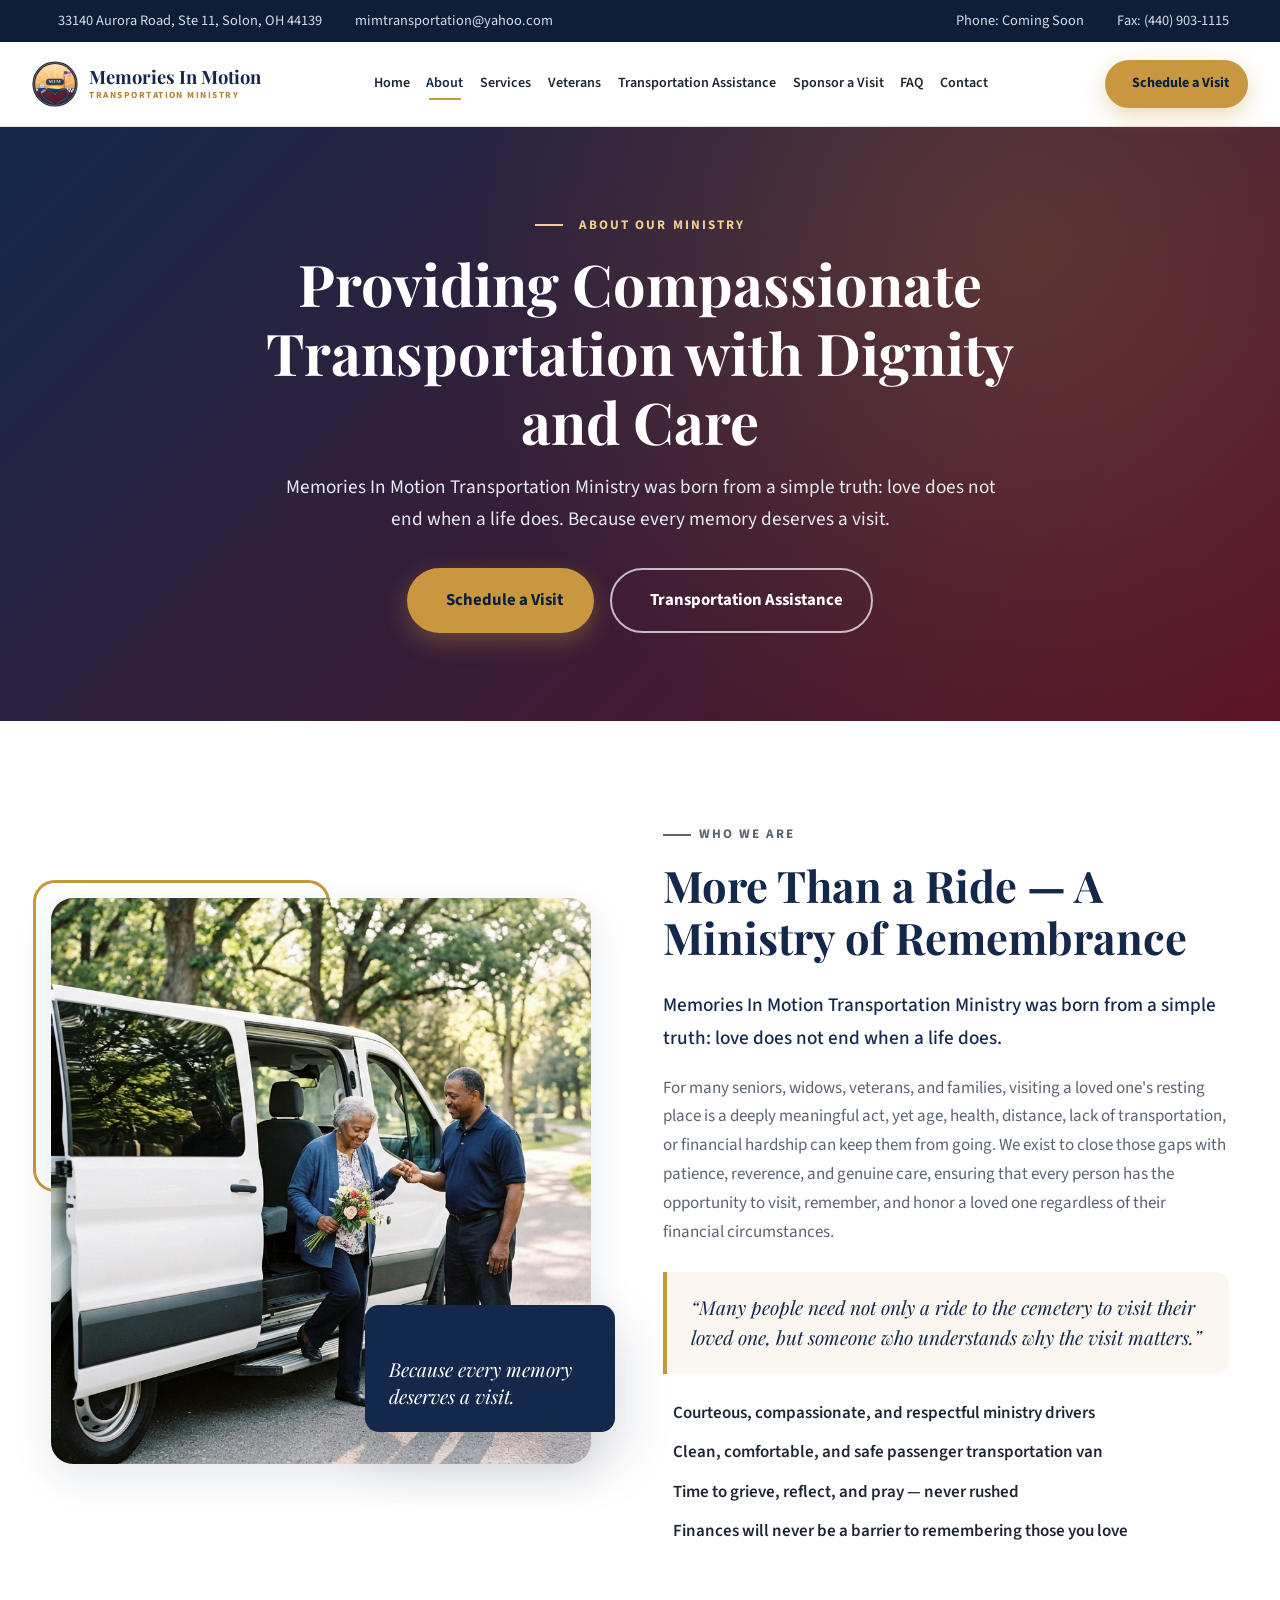
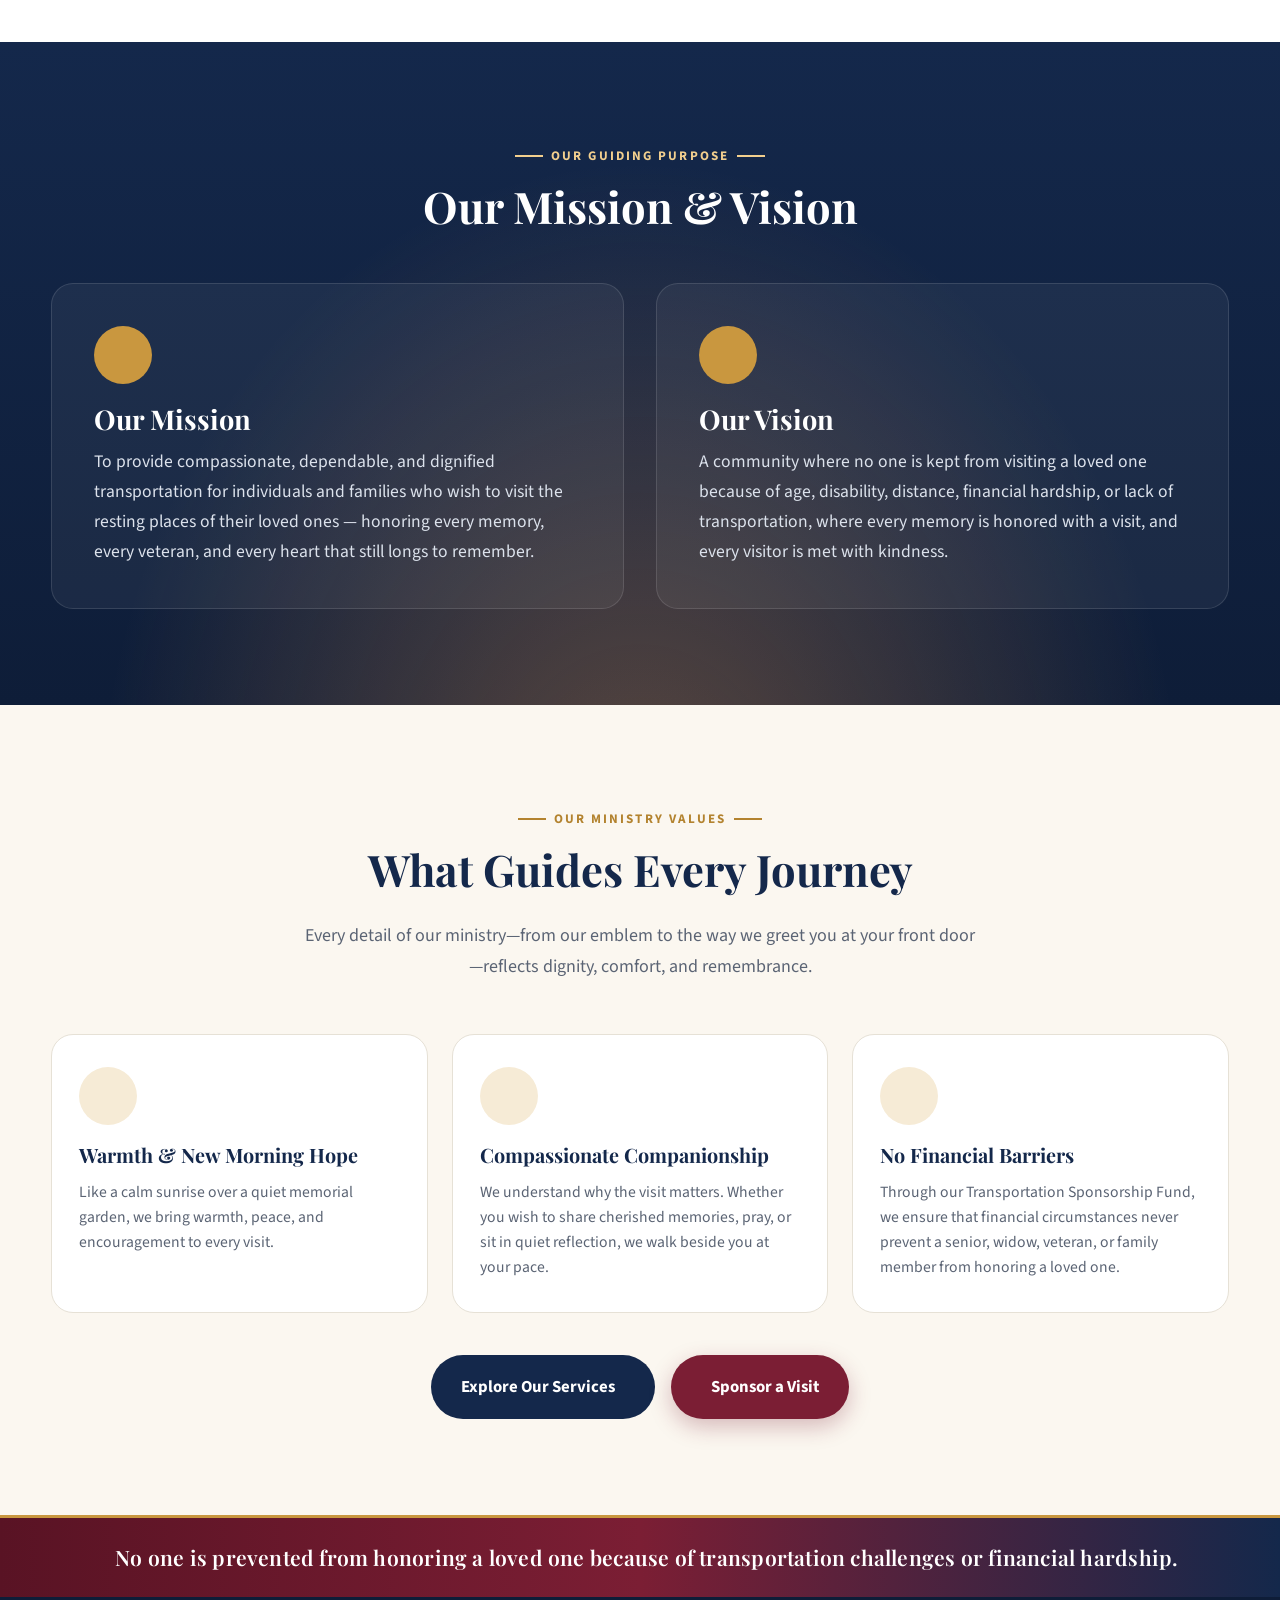
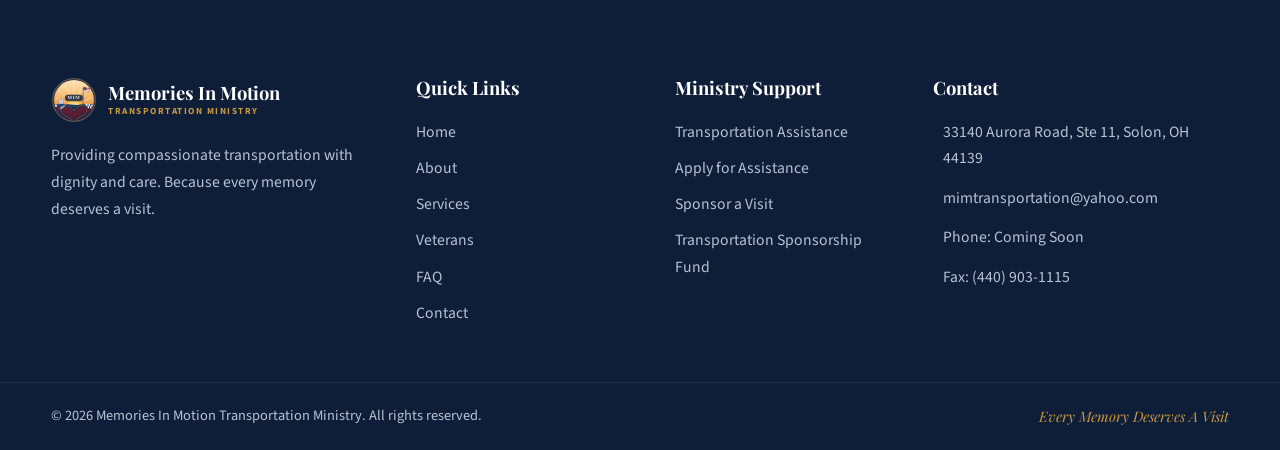
==== about.html @ 26505af5 "Update branding, navigation, dedicated inner pages, and client content requirements" ====
<!DOCTYPE html>
<html lang="en">
<head>
  <meta charset="UTF-8">
  <meta name="viewport" content="width=device-width, initial-scale=1.0">
  <title>About Our Ministry | Memories In Motion Transportation Ministry</title>
  <meta name="description" content="Learn about Memories In Motion Transportation Ministry, our mission, vision, and commitment to providing compassionate cemetery transportation with dignity and care in Solon and Northeast Ohio.">
  <link rel="icon" type="image/svg+xml" href="assets/img/logo-mark.svg">

  <!-- Fonts -->
  <link rel="preconnect" href="https://fonts.googleapis.com">
  <link rel="preconnect" href="https://fonts.gstatic.com" crossorigin>
  <link href="https://fonts.googleapis.com/css2?family=Playfair+Display:ital,wght@0,500;0,600;0,700;1,500&family=Source+Sans+3:wght@400;500;600;700&display=swap" rel="stylesheet">

  <!-- Flaticon UIcons — Regular Rounded -->
  <link rel="stylesheet" href="https://cdn-uicons.flaticon.com/2.6.0/uicons-regular-rounded/css/uicons-regular-rounded.css">

  <link rel="stylesheet" href="assets/css/style.css">
</head>
<body>

  <a class="skip-link" href="#main">Skip to main content</a>

  <!-- ============ TOP BAR ============ -->
  <div class="topbar">
    <div class="container topbar__inner">
      <ul class="topbar__list">
        <li><i class="fi fi-rr-marker"></i><a href="https://www.google.com/maps/search/33140+Aurora+Road,+Ste+11,+Solon,+OH+44139" target="_blank" rel="noopener">33140 Aurora Road, Ste 11, Solon, OH 44139</a></li>
        <li><i class="fi fi-rr-envelope"></i><a href="mailto:mimtransportation@yahoo.com">mimtransportation@yahoo.com</a></li>
      </ul>
      <ul class="topbar__list">
        <li><i class="fi fi-rr-phone-call"></i><span>Phone: Coming Soon</span></li>
        <li><i class="fi fi-rr-print"></i><span>Fax: (440) 903-1115</span></li>
      </ul>
    </div>
  </div>

  <!-- ============ HEADER ============ -->
  <header class="header" id="header">
    <div class="header__inner">
      <a href="index.html" class="brand" aria-label="Memories In Motion Transportation Ministry – Home">
        <img src="assets/img/logo-mark.svg" alt="Memories In Motion MIM Logo" class="brand__mark" width="54" height="54">
        <span class="brand__text">
          <span class="brand__name">Memories In Motion</span>
          <span class="brand__sub">Transportation Ministry</span>
        </span>
      </a>

      <nav class="nav" id="nav" aria-label="Main navigation">
        <ul class="nav__list">
          <li><a href="index.html" class="nav__link">Home</a></li>
          <li><a href="about.html" class="nav__link active">About</a></li>
          <li><a href="services.html" class="nav__link">Services</a></li>
          <li><a href="veterans.html" class="nav__link">Veterans</a></li>
          <li><a href="transportation-assistance.html" class="nav__link">Transportation Assistance</a></li>
          <li><a href="sponsor-a-visit.html" class="nav__link">Sponsor a Visit</a></li>
          <li><a href="faq.html" class="nav__link">FAQ</a></li>
          <li><a href="contact.html" class="nav__link">Contact</a></li>
        </ul>
        <a href="contact.html#request" class="btn btn--gold nav__cta"><i class="fi fi-rr-calendar"></i> Schedule a Visit</a>
      </nav>

      <button class="nav-toggle" id="navToggle" aria-label="Open menu" aria-expanded="false" aria-controls="nav">
        <i class="fi fi-rr-menu-burger"></i>
      </button>
    </div>
  </header>

  <main id="main">

    <!-- ============ PAGE HERO ============ -->
    <section class="page-hero">
      <div class="container page-hero__inner">
        <p class="eyebrow eyebrow--light"><i class="fi fi-rr-heart"></i> About Our Ministry</p>
        <h1 class="page-hero__title">Providing Compassionate Transportation with Dignity and Care</h1>
        <p class="page-hero__lead">Memories In Motion Transportation Ministry was born from a simple truth: love does not end when a life does. Because every memory deserves a visit.</p>
        <div class="page-hero__actions">
          <a href="contact.html#request" class="btn btn--gold btn--lg"><i class="fi fi-rr-calendar"></i> Schedule a Visit</a>
          <a href="transportation-assistance.html" class="btn btn--ghost btn--lg"><i class="fi fi-rr-hand-holding-heart"></i> Transportation Assistance</a>
        </div>
      </div>
    </section>

    <!-- ============ ABOUT OUR MINISTRY STORY ============ -->
    <section class="section about">
      <div class="container about__grid">
        <div class="about__media">
          <img src="assets/img/about.jpg" alt="Compassionate ministry driver gently assisting an elderly woman carrying flowers" loading="lazy">
          <div class="about__card">
            <i class="fi fi-rr-quote-right"></i>
            <p>Because every memory deserves a visit.</p>
          </div>
        </div>
        <div class="about__text">
          <p class="eyebrow">Who We Are</p>
          <h2 class="section-title">More Than a Ride — A Ministry of Remembrance</h2>
          <p class="lead">Memories In Motion Transportation Ministry was born from a simple truth: love does not end when a life does.</p>
          <p>For many seniors, widows, veterans, and families, visiting a loved one's resting place is a deeply meaningful act, yet age, health, distance, lack of transportation, or financial hardship can keep them from going. We exist to close those gaps with patience, reverence, and genuine care, ensuring that every person has the opportunity to visit, remember, and honor a loved one regardless of their financial circumstances.</p>
          <blockquote class="pullquote">
            “Many people need not only a ride to the cemetery to visit their loved one, but someone who understands why the visit matters.”
          </blockquote>
          <ul class="checklist">
            <li><i class="fi fi-rr-check-circle"></i> Courteous, compassionate, and respectful ministry drivers</li>
            <li><i class="fi fi-rr-check-circle"></i> Clean, comfortable, and safe passenger transportation van</li>
            <li><i class="fi fi-rr-check-circle"></i> Time to grieve, reflect, and pray — never rushed</li>
            <li><i class="fi fi-rr-check-circle"></i> Finances will never be a barrier to remembering those you love</li>
          </ul>
        </div>
      </div>
    </section>

    <!-- ============ MISSION & VISION ============ -->
    <section class="section mv" aria-labelledby="mvTitle">
      <div class="container">
        <div class="section-head section-head--light">
          <p class="eyebrow eyebrow--light">Our Guiding Purpose</p>
          <h2 class="section-title" id="mvTitle">Our Mission &amp; Vision</h2>
        </div>
        <div class="mv__grid">
          <article class="mv__card">
            <span class="icon-circle icon-circle--gold"><i class="fi fi-rr-hand-holding-heart"></i></span>
            <h3>Our Mission</h3>
            <p>To provide compassionate, dependable, and dignified transportation for individuals and families who wish to visit the resting places of their loved ones — honoring every memory, every veteran, and every heart that still longs to remember.</p>
          </article>
          <article class="mv__card">
            <span class="icon-circle icon-circle--gold"><i class="fi fi-rr-eye"></i></span>
            <h3>Our Vision</h3>
            <p>A community where no one is kept from visiting a loved one because of age, disability, distance, financial hardship, or lack of transportation, where every memory is honored with a visit, and every visitor is met with kindness.</p>
          </article>
        </div>
      </div>
    </section>

    <!-- ============ THE HEART BEHIND OUR EMBLEM ============ -->
    <section class="section services">
      <div class="container">
        <div class="section-head">
          <p class="eyebrow">Our Ministry Values</p>
          <h2 class="section-title">What Guides Every Journey</h2>
          <p class="section-sub">Every detail of our ministry—from our emblem to the way we greet you at your front door—reflects dignity, comfort, and remembrance.</p>
        </div>

        <div class="cards cards--3">
          <article class="card">
            <span class="icon-circle"><i class="fi fi-rr-sunrise"></i></span>
            <h3>Warmth &amp; New Morning Hope</h3>
            <p>Like a calm sunrise over a quiet memorial garden, we bring warmth, peace, and encouragement to every visit.</p>
          </article>
          <article class="card">
            <span class="icon-circle"><i class="fi fi-rr-hand-holding-heart"></i></span>
            <h3>Compassionate Companionship</h3>
            <p>We understand why the visit matters. Whether you wish to share cherished memories, pray, or sit in quiet reflection, we walk beside you at your pace.</p>
          </article>
          <article class="card">
            <span class="icon-circle"><i class="fi fi-rr-shield-check"></i></span>
            <h3>No Financial Barriers</h3>
            <p>Through our Transportation Sponsorship Fund, we ensure that financial circumstances never prevent a senior, widow, veteran, or family member from honoring a loved one.</p>
          </article>
        </div>

        <div class="section-cta">
          <a href="services.html" class="btn btn--navy btn--lg">Explore Our Services <i class="fi fi-rr-arrow-small-right"></i></a>
          <a href="sponsor-a-visit.html" class="btn btn--burgundy btn--lg"><i class="fi fi-rr-heart"></i> Sponsor a Visit</a>
        </div>
      </div>
    </section>

    <!-- ============ SMALL PURPOSE BANNER (ON EVERY PAGE) ============ -->
    <section class="purpose-ribbon" aria-label="Ministry commitment statement">
      <div class="container purpose-ribbon__inner">
        <i class="fi fi-rr-hand-holding-heart"></i>
        <p>No one is prevented from honoring a loved one because of transportation challenges or financial hardship.</p>
      </div>
    </section>

  </main>

  <!-- ============ FOOTER ============ -->
  <footer class="footer">
    <div class="container footer__grid">
      <div class="footer__brand">
        <a href="index.html" class="brand brand--light">
          <img src="assets/img/logo-mark.svg" alt="Memories In Motion MIM Logo" class="brand__mark" width="54" height="54">
          <span class="brand__text">
            <span class="brand__name">Memories In Motion</span>
            <span class="brand__sub">Transportation Ministry</span>
          </span>
        </a>
        <p>Providing compassionate transportation with dignity and care. Because every memory deserves a visit.</p>
      </div>
      <div>
        <h4>Quick Links</h4>
        <ul class="footer__links">
          <li><a href="index.html">Home</a></li>
          <li><a href="about.html">About</a></li>
          <li><a href="services.html">Services</a></li>
          <li><a href="veterans.html">Veterans</a></li>
          <li><a href="faq.html">FAQ</a></li>
          <li><a href="contact.html">Contact</a></li>
        </ul>
      </div>
      <div>
        <h4>Ministry Support</h4>
        <ul class="footer__links">
          <li><a href="transportation-assistance.html">Transportation Assistance</a></li>
          <li><a href="transportation-assistance.html#apply">Apply for Assistance</a></li>
          <li><a href="sponsor-a-visit.html">Sponsor a Visit</a></li>
          <li><a href="sponsor-a-visit.html#fund">Transportation Sponsorship Fund</a></li>
        </ul>
      </div>
      <div>
        <h4>Contact</h4>
        <ul class="footer__contact">
          <li><i class="fi fi-rr-marker"></i> 33140 Aurora Road, Ste 11, Solon, OH 44139</li>
          <li><i class="fi fi-rr-envelope"></i> <a href="mailto:mimtransportation@yahoo.com">mimtransportation@yahoo.com</a></li>
          <li><i class="fi fi-rr-phone-call"></i> Phone: Coming Soon</li>
          <li><i class="fi fi-rr-print"></i> Fax: (440) 903-1115</li>
        </ul>
      </div>
    </div>
    <div class="footer__bottom">
      <div class="container footer__bottom-inner">
        <p>&copy; <span id="year"></span> Memories In Motion Transportation Ministry. All rights reserved.</p>
        <p class="footer__slogan"><i class="fi fi-rr-heart"></i> Every Memory Deserves A Visit</p>
      </div>
    </div>
  </footer>

  <a href="#header" class="to-top" id="toTop" aria-label="Back to top"><i class="fi fi-rr-angle-small-up"></i></a>

  <script src="assets/js/main.js"></script>
</body>
</html>
---- assets/css/style.css ----
/* =========================================================
   Memories In Motion Transportation Ministry
   ========================================================= */
:root {
  --navy: #14284B;
  --navy-700: #0E1D38;
  --navy-50: #EEF2F8;
  --burgundy: #7B1E34;
  --burgundy-700: #591324;
  --burgundy-50: #FBEFF2;
  --gold: #C9973F;
  --gold-600: #B3832F;
  --gold-100: #F6EBD6;
  --sunrise: #EE9A4E;
  --red: #B22234;
  --cream: #FBF7F0;
  --ink: #1F2633;
  --muted: #5B6474;
  --line: #E6E1D6;
  --white: #fff;

  --font-head: "Playfair Display", Georgia, "Times New Roman", serif;
  --font-body: "Source Sans 3", "Segoe UI", Arial, sans-serif;

  --radius: 14px;
  --radius-lg: 22px;
  --shadow-sm: 0 2px 10px rgba(20, 40, 75, .06);
  --shadow: 0 14px 40px rgba(20, 40, 75, .10);
  --shadow-lg: 0 24px 60px rgba(20, 40, 75, .18);
  --header-h: 84px;
}

*, *::before, *::after { box-sizing: border-box; }
html { scroll-behavior: smooth; scroll-padding-top: var(--header-h); }
body {
  margin: 0;
  font-family: var(--font-body);
  font-size: 1.0625rem;
  line-height: 1.7;
  color: var(--ink);
  background: var(--white);
  -webkit-font-smoothing: antialiased;
}
img { max-width: 100%; display: block; }
a { color: inherit; text-decoration: none; }
ul, ol { margin: 0; padding: 0; list-style: none; }
h1, h2, h3, h4 { font-family: var(--font-head); color: var(--navy); line-height: 1.2; margin: 0 0 .6em; }
p { margin: 0 0 1em; }
.fi { display: inline-flex; line-height: 1; }

.container { width: min(1240px, 92%); margin-inline: auto; }

.skip-link {
  position: absolute; left: -999px; top: 0; background: var(--gold); color: var(--navy);
  padding: .6rem 1rem; z-index: 999; font-weight: 700;
}
.skip-link:focus { left: 1rem; top: 1rem; }

:focus-visible { outline: 3px solid var(--gold); outline-offset: 3px; border-radius: 6px; }

/* ---------- Buttons ---------- */
.btn {
  display: inline-flex; align-items: center; justify-content: center; gap: .55rem;
  padding: .8rem 1.4rem; border-radius: 999px; border: 2px solid transparent;
  font-family: var(--font-body); font-weight: 700; font-size: 1rem; cursor: pointer;
  transition: transform .2s ease, background .2s ease, color .2s ease, box-shadow .2s ease, border-color .2s;
  white-space: nowrap;
}
.btn:hover { transform: translateY(-2px); }
.btn--lg { padding: 1rem 1.8rem; font-size: 1.05rem; }
.btn--block { width: 100%; }
.btn--gold { background: var(--gold); color: var(--navy-700); box-shadow: 0 8px 22px rgba(201,151,63,.35); }
.btn--gold:hover { background: #D7A54C; }
.btn--navy { background: var(--navy); color: var(--white); }
.btn--navy:hover { background: var(--navy-700); box-shadow: var(--shadow); }
.btn--burgundy { background: var(--burgundy); color: var(--white); box-shadow: 0 8px 22px rgba(123,30,52,.28); }
.btn--burgundy:hover { background: var(--burgundy-700); }
.btn--outline-navy { border-color: var(--navy); color: var(--navy); background: transparent; }
.btn--outline-navy:hover { background: var(--navy); color: var(--white); }
.btn--ghost { border-color: rgba(255,255,255,.7); color: var(--white); }
.btn--ghost:hover { background: var(--white); color: var(--navy); }

/* ---------- Eyebrow & titles ---------- */
.eyebrow {
  display: inline-flex; align-items: center; gap: .5rem;
  font-size: .82rem; font-weight: 700; letter-spacing: .16em; text-transform: uppercase;
  color: var(--gold-600); margin-bottom: .8rem;
}
.eyebrow::before { content: ""; width: 28px; height: 2px; background: currentColor; }
.eyebrow--light { color: #F2CF8E; }
.section-title { font-size: clamp(1.9rem, 3.4vw, 2.75rem); }
.section-sub { color: var(--muted); font-size: 1.125rem; max-width: 680px; margin-inline: auto; }
.section-head { text-align: center; margin-bottom: 3.2rem; }
.section-head .eyebrow::after { content: ""; width: 28px; height: 2px; background: currentColor; }
.section-head--light .section-title { color: var(--white); }
.section-head--light .section-sub { color: #DCE2EC; }
.lead { font-size: 1.2rem; color: var(--navy); font-weight: 500; }
.section { padding: 96px 0; }
.section-cta { text-align: center; margin-top: 2.6rem; display: flex; justify-content: center; gap: 1rem; flex-wrap: wrap; }

/* ---------- Icon circle ---------- */
.icon-circle {
  flex: none; display: inline-grid; place-items: center;
  width: 58px; height: 58px; border-radius: 50%;
  background: var(--gold-100); color: var(--gold-600); font-size: 1.5rem;
}
.icon-circle--gold { background: var(--gold); color: var(--navy-700); }
.icon-circle--sm { width: 46px; height: 46px; font-size: 1.15rem; }

/* ---------- Top bar ---------- */
.topbar { background: var(--navy-700); color: #D6DCE7; font-size: .9rem; }
.topbar__inner { display: flex; justify-content: space-between; gap: 1rem; padding: .55rem 0; flex-wrap: wrap; }
.topbar__list { display: flex; gap: 1.6rem; flex-wrap: wrap; }
.topbar__list li { display: flex; align-items: center; gap: .45rem; }
.topbar__list .fi { color: var(--gold); }
.topbar a:hover { color: var(--white); }

/* ---------- Header (Single Horizontal Row Layout) ---------- */
.header {
  position: sticky; top: 0; z-index: 100; background: rgba(255,255,255,.98);
  backdrop-filter: blur(8px); border-bottom: 1px solid var(--line); transition: box-shadow .3s, border-color .3s;
}
.header.scrolled { box-shadow: var(--shadow-sm); }
.header__inner {
  width: min(1360px, 95%); margin-inline: auto;
  height: var(--header-h);
  display: flex; align-items: center; justify-content: space-between; gap: 1.2rem;
}

.brand { display: flex; align-items: center; gap: .7rem; flex-shrink: 0; }
.brand__mark { width: 54px; height: 54px; flex-shrink: 0; }
.brand__text { display: flex; flex-direction: column; line-height: 1.05; white-space: nowrap; }
.brand__name { font-family: var(--font-head); font-weight: 700; font-size: 1.28rem; color: var(--navy); }
.brand__sub { font-size: .66rem; letter-spacing: .2em; text-transform: uppercase; color: var(--gold-600); font-weight: 700; margin-top: .28rem; }
.brand--light .brand__name { color: var(--white); }
.brand--light .brand__sub { color: var(--gold); }

.nav {
  flex: 1; display: flex; align-items: center; justify-content: space-between; gap: 1rem; min-width: 0;
}
.nav__list {
  flex: 1; display: flex; align-items: center; justify-content: center;
  gap: .15rem; flex-wrap: nowrap; white-space: nowrap;
}
.nav__link {
  position: relative; display: inline-block; padding: .5rem .62rem;
  font-weight: 600; color: var(--ink); font-size: .95rem; white-space: nowrap;
  transition: color .2s ease;
}
.nav__link::after {
  content: ""; position: absolute; left: .62rem; right: .62rem; bottom: .18rem; height: 2px;
  background: var(--gold); transform: scaleX(0); transition: transform .25s ease;
}
.nav__link:hover, .nav__link.active { color: var(--navy); }
.nav__link:hover::after, .nav__link.active::after { transform: scaleX(1); }

.nav__cta {
  flex-shrink: 0; padding: .72rem 1.25rem; font-size: .95rem;
}

.nav-toggle {
  display: none; width: 46px; height: 46px; border-radius: 12px; border: 1px solid var(--line);
  background: var(--white); color: var(--navy); font-size: 1.3rem; cursor: pointer; place-items: center; flex-shrink: 0;
}

/* ---------- Hero ---------- */
.hero { position: relative; min-height: min(88vh, 780px); display: flex; align-items: center; color: var(--white); overflow: hidden; }
.hero__bg { position: absolute; inset: 0; background-size: cover; background-position: center; transform: scale(1.04); animation: heroZoom 18s ease-out forwards; }
@keyframes heroZoom { to { transform: scale(1); } }
.hero__overlay {
  position: absolute; inset: 0;
  background:
    linear-gradient(90deg, rgba(14,29,56,.92) 0%, rgba(14,29,56,.72) 40%, rgba(14,29,56,.15) 75%, rgba(14,29,56,0) 100%),
    linear-gradient(0deg, rgba(14,29,56,.55), rgba(14,29,56,0) 40%);
}
.hero__content { position: relative; padding: 90px 0 110px; }
.hero__title { color: var(--white); font-size: clamp(2.6rem, 6vw, 4.6rem); font-weight: 700; margin-bottom: 1.2rem; }
.hero__title em { color: #F4C978; font-style: italic; font-weight: 500; }
.hero__lead { font-size: clamp(1.1rem, 1.6vw, 1.3rem); max-width: 580px; color: #E7EBF2; margin-bottom: 2rem; }
.hero__actions { display: flex; gap: 1rem; flex-wrap: wrap; margin-bottom: 2.6rem; }
.hero__badges { display: flex; gap: 1.6rem; flex-wrap: wrap; font-weight: 600; color: #E7EBF2; }
.hero__badges li { display: flex; align-items: center; gap: .5rem; }
.hero__badges .fi { color: var(--gold); font-size: 1.2rem; }

/* ---------- Strip ---------- */
.strip { position: relative; z-index: 2; margin-top: -60px; }
.strip__grid {
  display: grid; grid-template-columns: repeat(4, 1fr); background: var(--white);
  border-radius: var(--radius-lg); box-shadow: var(--shadow-lg); overflow: hidden;
}
.strip__item { display: flex; gap: 1rem; align-items: flex-start; padding: 1.8rem 1.6rem; border-right: 1px solid var(--line); }
.strip__item:last-child { border-right: 0; }
.strip__item h3 { font-size: 1.1rem; margin-bottom: .2rem; }
.strip__item p { font-size: .95rem; color: var(--muted); margin: 0; line-height: 1.5; }

/* ---------- No One Turned Away Because of Cost ---------- */
.no-cost { padding-bottom: 10px; }
.no-cost__card {
  display: grid; grid-template-columns: 1.25fr .95fr; gap: 2.5rem; align-items: stretch;
  background: var(--cream); border: 1px solid var(--line); border-top: 5px solid var(--burgundy);
  border-radius: var(--radius-lg); padding: 2.8rem; box-shadow: var(--shadow);
}
.no-cost__content p { color: var(--muted); }
.no-cost__content .lead { color: var(--navy); }
.no-cost__closing {
  font-family: var(--font-head); font-size: 1.3rem; color: var(--burgundy) !important;
  font-weight: 600; margin-bottom: 1.5rem;
}
.no-cost__actions { display: flex; gap: .9rem; flex-wrap: wrap; }
.no-cost__fund {
  background: linear-gradient(155deg, var(--navy) 0%, var(--navy-700) 100%);
  color: #DCE2EC; border-radius: var(--radius); padding: 2.2rem;
  display: flex; flex-direction: column; justify-content: center;
  border: 1px solid rgba(201,151,63,.35);
}
.no-cost__fund h3 { color: var(--white); font-size: 1.45rem; margin: 1rem 0 .6rem; }
.no-cost__fund p { color: #D4DCE8; font-size: 1rem; margin-bottom: 1.2rem; }
.no-cost__fund-links { display: grid; gap: .5rem; padding-top: 1rem; border-top: 1px solid rgba(255,255,255,.14); }
.no-cost__fund-links .link { color: #F4C978; }
.no-cost__fund-links .link:hover { color: var(--white); }

/* ---------- Inner Page Hero ---------- */
.page-hero {
  position: relative;
  background:
    radial-gradient(circle at 80% 20%, rgba(201,151,63,.22), transparent 50%),
    linear-gradient(135deg, var(--navy) 0%, var(--burgundy-700) 100%);
  color: var(--white); padding: 80px 0 88px; text-align: center; overflow: hidden;
}
.page-hero__inner { max-width: 840px; margin-inline: auto; position: relative; z-index: 1; }
.page-hero__title { color: var(--white); font-size: clamp(2.3rem, 4.8vw, 3.6rem); margin-bottom: .9rem; }
.page-hero__lead { font-size: 1.2rem; color: #E7EBF2; max-width: 720px; margin: 0 auto 2rem; }
.page-hero__actions { display: flex; gap: 1rem; justify-content: center; flex-wrap: wrap; }

/* ---------- About ---------- */
.about__grid { display: grid; grid-template-columns: 1fr 1.05fr; gap: 4.5rem; align-items: center; }
.about__media { position: relative; }
.about__media img { border-radius: var(--radius-lg); box-shadow: var(--shadow); aspect-ratio: 4/4.2; object-fit: cover; width: 100%; }
.about__media::before {
  content: ""; position: absolute; inset: -18px auto auto -18px; width: 55%; height: 55%;
  border: 3px solid var(--gold); border-radius: var(--radius-lg); z-index: -1;
}
.about__card {
  position: absolute; right: -24px; bottom: 32px; max-width: 250px; background: var(--navy);
  color: var(--white); padding: 1.4rem 1.5rem; border-radius: var(--radius); box-shadow: var(--shadow-lg);
}
.about__card .fi { color: var(--gold); font-size: 1.6rem; margin-bottom: .4rem; }
.about__card p { font-family: var(--font-head); font-style: italic; font-size: 1.2rem; margin: 0; line-height: 1.4; }
.about__text p { color: var(--muted); }
.about__text .lead { color: var(--navy); }

.pullquote {
  margin: 1.6rem 0; padding: 1.3rem 1.5rem; background: var(--cream); border-left: 4px solid var(--gold);
  border-radius: 0 var(--radius) var(--radius) 0; font-family: var(--font-head); font-style: italic;
  font-size: 1.2rem; color: var(--navy); line-height: 1.55;
}

.checklist { display: grid; gap: .65rem; margin-top: 1.2rem; }
.checklist li { display: flex; align-items: center; gap: .65rem; font-weight: 600; color: var(--ink); }
.checklist .fi { color: var(--gold-600); font-size: 1.2rem; }

/* ---------- Mission & Vision ---------- */
.mv {
  background:
    radial-gradient(ellipse at 50% 120%, rgba(238,154,78,.35), transparent 60%),
    linear-gradient(180deg, var(--navy) 0%, var(--navy-700) 100%);
  color: #DCE2EC;
}
.mv__grid { display: grid; grid-template-columns: 1fr 1fr; gap: 2rem; }
.mv__card {
  background: rgba(255,255,255,.05); border: 1px solid rgba(255,255,255,.12); border-radius: var(--radius-lg);
  padding: 2.6rem; transition: transform .3s, background .3s;
}
.mv__card:hover { transform: translateY(-4px); background: rgba(255,255,255,.08); }
.mv__card h3 { color: var(--white); font-size: 1.7rem; margin: 1.2rem 0 .7rem; }
.mv__card p { margin: 0; font-size: 1.1rem; }

/* ---------- Services ---------- */
.services { background: var(--cream); }
.cards { display: grid; grid-template-columns: repeat(4, 1fr); gap: 1.5rem; }
.cards--3 { grid-template-columns: repeat(3, 1fr); }
.card {
  background: var(--white); border-radius: var(--radius-lg); padding: 2rem 1.7rem; border: 1px solid var(--line);
  transition: transform .3s ease, box-shadow .3s ease, border-color .3s;
  position: relative; overflow: hidden; display: flex; flex-direction: column;
}
.card::after {
  content: ""; position: absolute; left: 0; right: 0; bottom: 0; height: 4px;
  background: linear-gradient(90deg, var(--gold), var(--sunrise)); transform: scaleX(0); transform-origin: left; transition: transform .35s ease;
}
.card:hover { transform: translateY(-6px); box-shadow: var(--shadow); border-color: transparent; }
.card:hover::after { transform: scaleX(1); }
.card:hover .icon-circle { background: var(--navy); color: var(--gold); }
.card .icon-circle { transition: background .3s, color .3s; margin-bottom: 1.2rem; }
.card h3 { font-size: 1.24rem; }
.card p { color: var(--muted); font-size: .98rem; margin: 0; line-height: 1.6; flex: 1; }

/* ---------- Veterans ---------- */
.veterans__grid { display: grid; grid-template-columns: 1.05fr 1fr; gap: 4.5rem; align-items: center; }
.veterans__text > p { color: var(--muted); }
.veterans__media { position: relative; }
.veterans__media img { border-radius: var(--radius-lg); box-shadow: var(--shadow); aspect-ratio: 4/4.2; object-fit: cover; width: 100%; }
.veterans__media::after {
  content: ""; position: absolute; right: -18px; bottom: -18px; width: 55%; height: 55%;
  border-radius: var(--radius-lg); z-index: -1;
  background: repeating-linear-gradient(180deg, var(--red) 0 14px, #fff 14px 28px); opacity: .9;
}
.info-box {
  display: flex; gap: 1rem; padding: 1.3rem 1.4rem; margin: 1.6rem 0; border-radius: var(--radius);
  background: var(--navy-50); border: 1px solid #DDE4EF;
}
.info-box > .fi { color: var(--navy); font-size: 1.5rem; margin-top: .2rem; }
.info-box h4 { font-size: 1.12rem; margin-bottom: .2rem; }
.info-box p { margin: 0 0 .3rem; color: var(--muted); }
.link { display: inline-flex; align-items: center; gap: .3rem; font-weight: 700; color: var(--gold-600); }
.link:hover { color: var(--navy); }

/* ---------- Sponsorship & Contribution Schedule ---------- */
.sponsorship-preview { background: var(--cream); }
.sponsorship-preview__grid { display: grid; grid-template-columns: 1fr 1.1fr; gap: 2.2rem; align-items: stretch; }
.sponsor-panel {
  background: var(--white); border: 1px solid var(--line); border-radius: var(--radius-lg);
  padding: 2.4rem; box-shadow: var(--shadow-sm); display: flex; flex-direction: column;
}
.sponsor-panel--tiers {
  background: linear-gradient(160deg, var(--navy) 0%, var(--navy-700) 100%);
  color: #DCE2EC; border-color: rgba(201,151,63,.35);
}
.sponsor-panel h3 { font-size: 1.55rem; margin: 1.1rem 0 .6rem; }
.sponsor-panel--tiers h3 { color: var(--white); }
.sponsor-panel__actions { margin-top: auto; padding-top: 1.6rem; }

.schedule-grid { display: grid; grid-template-columns: repeat(4, 1fr); gap: 1.5rem; margin-bottom: 2.4rem; }
.schedule-card {
  background: var(--white); border: 1px solid var(--line); border-top: 4px solid var(--navy);
  border-radius: var(--radius-lg); padding: 2.1rem 1.7rem; box-shadow: var(--shadow-sm);
  display: flex; flex-direction: column; transition: transform .25s ease, box-shadow .25s ease;
}
.schedule-card:hover { transform: translateY(-5px); box-shadow: var(--shadow); }
.schedule-card--featured {
  border-top-color: var(--burgundy); background: linear-gradient(180deg, var(--burgundy-50) 0%, var(--white) 100%);
}
.schedule-card__amount {
  font-family: var(--font-head); font-size: 2.5rem; font-weight: 700; color: var(--burgundy);
  line-height: 1; margin-bottom: .6rem;
}
.schedule-card h3 { font-size: 1.3rem; margin-bottom: .5rem; }
.schedule-card p { color: var(--muted); font-size: .98rem; flex: 1; margin-bottom: 1.2rem; }
.schedule-card__tag {
  display: inline-flex; align-items: center; gap: .4rem; font-size: .86rem; font-weight: 700;
  color: var(--navy); padding-top: .9rem; border-top: 1px dashed var(--line);
}

.voluntary-notice {
  background: var(--cream); border: 1px solid var(--line); border-left: 5px solid var(--gold);
  border-radius: var(--radius-lg); padding: 2.2rem 2.4rem;
  display: grid; grid-template-columns: auto 1fr; gap: 1.5rem; align-items: center;
  margin-bottom: 2.4rem;
}
.voluntary-notice h3 { margin-bottom: .35rem; font-size: 1.4rem; }
.voluntary-notice p { margin: 0; color: var(--muted); }
.voluntary-notice__buttons { grid-column: 1 / -1; display: flex; gap: 1rem; flex-wrap: wrap; padding-top: .6rem; }

.center-statement {
  text-align: center; font-family: var(--font-head); font-size: 1.35rem; color: var(--navy); margin: 1.5rem 0 0;
}

.partner-card {
  background: var(--cream); border: 1px solid var(--line); border-radius: var(--radius-lg);
  padding: 2.5rem; display: flex; flex-direction: column; align-items: flex-start; box-shadow: var(--shadow-sm);
}
.partner-card--burgundy {
  background: linear-gradient(155deg, var(--burgundy) 0%, var(--burgundy-700) 100%);
  color: #F7E8EC; border-color: var(--burgundy);
}
.partner-card h3 { font-size: 1.65rem; margin: 1.1rem 0 .6rem; }
.partner-card--burgundy h3 { color: var(--white); }
.partner-card p { margin-bottom: 1.2rem; flex: 1; }
.partner-card__motto { font-family: var(--font-head); font-size: 1.25rem; color: #F4C978; }

/* ---------- FAQ Section ---------- */
.faq { background: var(--cream); }
.faq__list { max-width: 880px; margin-inline: auto; display: grid; gap: 1rem; }
.faq__item {
  background: var(--white); border: 1px solid var(--line); border-radius: var(--radius);
  overflow: hidden; box-shadow: var(--shadow-sm);
}
.faq__question {
  list-style: none; display: flex; align-items: center; justify-content: space-between; gap: 1rem;
  padding: 1.35rem 1.6rem; font-family: var(--font-head); font-size: 1.25rem; font-weight: 700;
  color: var(--navy); cursor: pointer;
}
.faq__question::-webkit-details-marker { display: none; }
.faq__question .fi { color: var(--gold-600); font-size: 1.3rem; transition: transform .25s ease; }
.faq__item[open] .faq__question { border-bottom: 1px solid var(--line); background: #FCF9F3; }
.faq__item[open] .faq__question .fi { transform: rotate(180deg); }
.faq__answer { padding: 1.35rem 1.6rem; color: var(--muted); }
.faq__answer p:last-child { margin-bottom: 0; }

/* ---------- How it works ---------- */
.how { background: var(--white); padding-top: 40px; }
.steps { display: grid; grid-template-columns: repeat(3, 1fr); gap: 2rem; position: relative; counter-reset: s; }
.steps::before {
  content: ""; position: absolute; top: 58px; left: 16%; right: 16%; border-top: 2px dashed #D9C9A5; z-index: 0;
}
.step {
  position: relative; text-align: center; padding: 2.4rem 1.8rem; background: var(--white);
  border-radius: var(--radius-lg); z-index: 1;
}
.step .icon-circle { width: 72px; height: 72px; font-size: 1.8rem; background: var(--navy); color: var(--gold); box-shadow: 0 0 0 10px var(--white); margin-bottom: 1.3rem; }
.step__num {
  position: absolute; top: 1.6rem; left: 50%; transform: translateX(18px);
  width: 30px; height: 30px; border-radius: 50%; background: var(--gold); color: var(--navy-700);
  font-weight: 700; display: grid; place-items: center; font-size: .9rem; z-index: 2;
}
.step h3 { font-size: 1.35rem; }
.step p { color: var(--muted); margin: 0; }

/* ---------- Banner ---------- */
.banner {
  background: linear-gradient(100deg, #F7E2BC 0%, #F3C58A 55%, #EE9A4E 100%);
  padding: 56px 0;
}
.banner__inner { display: flex; align-items: center; gap: 2rem; justify-content: space-between; }
.banner__inner > div { flex: 1; }
.banner__logo { width: 96px; height: 96px; filter: drop-shadow(0 8px 18px rgba(20,40,75,.25)); }
.banner__quote { font-family: var(--font-head); font-size: clamp(1.35rem, 2.4vw, 1.9rem); color: var(--navy); margin: 0; line-height: 1.35; font-weight: 600; }
.banner__quote em { font-weight: 500; color: var(--navy-700); }
.banner .btn--gold { background: var(--navy); color: var(--white); box-shadow: var(--shadow); }
.banner .btn--gold:hover { background: var(--navy-700); }

/* ---------- Request ---------- */
.request { background: var(--cream); }
.request__grid { display: grid; grid-template-columns: .85fr 1.15fr; gap: 4rem; align-items: start; }
.request__intro p { color: var(--muted); }
.contact-list { display: grid; gap: 1.1rem; margin-top: 2rem; }
.contact-list li { display: flex; align-items: center; gap: 1rem; }
.contact-list strong { display: block; color: var(--navy); font-size: .95rem; }
.contact-list a, .contact-list span:not(.icon-circle) { color: var(--muted); }
.contact-list a:hover { color: var(--gold-600); }

.form {
  background: var(--white); border-radius: var(--radius-lg); padding: 2.4rem; box-shadow: var(--shadow);
  border-top: 5px solid var(--gold);
}
.form__row { display: grid; grid-template-columns: 1fr 1fr; gap: 1.1rem; }
.field { display: flex; flex-direction: column; margin-bottom: 1.1rem; }
.field label { font-weight: 700; font-size: .95rem; color: var(--navy); margin-bottom: .4rem; }
.field label span { color: var(--red); }
.field input, .field select, .field textarea {
  font: inherit; font-size: 1rem; padding: .8rem 1rem; border: 1.5px solid var(--line); border-radius: 10px;
  background: #FDFCFA; color: var(--ink); transition: border-color .2s, box-shadow .2s;
}
.field input:focus, .field select:focus, .field textarea:focus {
  outline: none; border-color: var(--gold); box-shadow: 0 0 0 4px rgba(201,151,63,.18); background: var(--white);
}
.field.invalid input { border-color: var(--red); }
.form__note { margin: 1rem 0 0; text-align: center; font-weight: 600; color: var(--navy); min-height: 1.4em; }

/* ---------- Contact ---------- */
.contact__grid { display: grid; grid-template-columns: 1fr 1.4fr; gap: 2rem; }
.contact__cards { display: grid; gap: 1.2rem; }
.contact-card {
  display: grid; grid-template-columns: auto 1fr; column-gap: 1.1rem; align-items: start;
  padding: 1.5rem; border: 1px solid var(--line); border-radius: var(--radius); background: var(--white);
  transition: box-shadow .3s, transform .3s;
}
.contact-card:hover { box-shadow: var(--shadow); transform: translateY(-3px); }
.contact-card .icon-circle { grid-row: span 3; }
.contact-card h3 { font-size: 1.15rem; margin: .2rem 0 .3rem; }
.contact-card p { color: var(--muted); margin: 0 0 .3rem; }
.contact-card p a:hover { color: var(--gold-600); }
.contact__map { border-radius: var(--radius-lg); overflow: hidden; box-shadow: var(--shadow); min-height: 420px; }
.contact__map iframe { width: 100%; height: 100%; min-height: 420px; border: 0; display: block; }

/* ---------- Small Purpose Ribbon Banner (On Every Page) ---------- */
.purpose-ribbon {
  background: linear-gradient(90deg, var(--burgundy-700) 0%, var(--burgundy) 50%, var(--navy) 100%);
  color: var(--white); padding: 1.35rem 0; border-top: 3px solid var(--gold);
}
.purpose-ribbon__inner {
  display: flex; align-items: center; justify-content: center; gap: .85rem; text-align: center;
}
.purpose-ribbon__inner .fi { color: #F4C978; font-size: 1.45rem; flex: none; }
.purpose-ribbon__inner p {
  margin: 0; font-family: var(--font-head); font-size: clamp(1.08rem, 1.8vw, 1.32rem);
  font-weight: 600; letter-spacing: .01em;
}

/* ---------- Footer ---------- */
.footer { background: var(--navy-700); color: #B9C2D2; padding-top: 80px; font-size: .98rem; }
.footer__grid { display: grid; grid-template-columns: 1.5fr 1fr 1fr 1.4fr; gap: 3rem; padding-bottom: 56px; }
.footer h4 { color: var(--white); font-size: 1.15rem; margin-bottom: 1.2rem; }
.footer__brand p { margin-top: 1.2rem; max-width: 320px; }
.footer__links { display: grid; gap: .6rem; }
.footer__links a:hover, .footer__contact a:hover { color: var(--gold); }
.footer__contact { display: grid; gap: .8rem; }
.footer__contact li { display: flex; gap: .6rem; align-items: flex-start; }
.footer__contact .fi { color: var(--gold); margin-top: .3rem; }
.footer__bottom { border-top: 1px solid rgba(255,255,255,.08); padding: 1.3rem 0; font-size: .9rem; }
.footer__bottom-inner { display: flex; justify-content: space-between; gap: 1rem; flex-wrap: wrap; }
.footer__bottom p { margin: 0; }
.footer__slogan { display: flex; align-items: center; gap: .4rem; font-family: var(--font-head); font-style: italic; color: var(--gold); }

/* ---------- Back to top ---------- */
.to-top {
  position: fixed; right: 22px; bottom: 22px; width: 50px; height: 50px; border-radius: 50%;
  display: grid; place-items: center; background: var(--gold); color: var(--navy-700); font-size: 1.4rem;
  box-shadow: var(--shadow); opacity: 0; visibility: hidden; transform: translateY(10px); transition: all .3s; z-index: 90;
}
.to-top.show { opacity: 1; visibility: visible; transform: none; }
.to-top:hover { background: var(--navy); color: var(--gold); }

/* ---------- Reveal animation ---------- */
.reveal { opacity: 0; transform: translateY(24px); transition: opacity .7s ease, transform .7s ease; }
.reveal.in { opacity: 1; transform: none; }
@media (prefers-reduced-motion: reduce) {
  * { animation: none !important; transition: none !important; scroll-behavior: auto !important; }
  .reveal { opacity: 1; transform: none; }
}

/* ---------- Responsive ---------- */
@media (max-width: 1280px) {
  .header__inner { gap: .75rem; }
  .brand__mark { width: 46px; height: 46px; }
  .brand__name { font-size: 1.15rem; }
  .brand__sub { font-size: .58rem; letter-spacing: .16em; }
  .nav__link { padding: .45rem .45rem; font-size: .88rem; }
  .nav__cta { padding: .65rem 1.05rem; font-size: .88rem; }
}
@media (max-width: 1100px) {
  .cards, .cards--3, .schedule-grid { grid-template-columns: repeat(2, 1fr); }
  .footer__grid { grid-template-columns: 1fr 1fr; }
}
@media (max-width: 1024px) {
  :root { --header-h: 74px; }
  .topbar__list:last-child { display: none; }
  .nav-toggle { display: grid; }
  .nav {
    position: fixed; inset: calc(var(--header-h)) 0 auto 0; background: var(--white);
    flex-direction: column; align-items: stretch; gap: 1rem; padding: 1.2rem 4% 1.8rem;
    box-shadow: var(--shadow); border-top: 1px solid var(--line);
    transform: translateY(-12px); opacity: 0; visibility: hidden; transition: all .25s ease;
  }
  .nav.open { transform: none; opacity: 1; visibility: visible; }
  .nav__list { flex-direction: column; align-items: stretch; }
  .nav__link { padding: .85rem .4rem; border-bottom: 1px solid var(--line); font-size: 1.05rem; }
  .nav__link::after { display: none; }
  .nav__cta { justify-content: center; padding: .85rem 1.4rem; font-size: 1rem; }

  .strip__grid { grid-template-columns: 1fr 1fr; }
  .strip__item:nth-child(2) { border-right: 0; }
  .strip__item:nth-child(-n+2) { border-bottom: 1px solid var(--line); }

  .no-cost__card, .sponsorship-preview__grid, .about__grid, .veterans__grid, .request__grid, .contact__grid { grid-template-columns: 1fr; gap: 2.5rem; }
  .about__card { right: 16px; }
  .veterans__media { order: -1; }
  .mv__grid { grid-template-columns: 1fr; }
  .steps { grid-template-columns: 1fr; gap: 1rem; }
  .steps::before { display: none; }
  .banner__inner { flex-direction: column; text-align: center; }
  .section { padding: 80px 0; }
}
@media (max-width: 600px) {
  body { font-size: 1rem; }
  .topbar { display: none; }
  .brand__mark { width: 44px; height: 44px; }
  .brand__name { font-size: 1.08rem; }
  .brand__sub { font-size: .56rem; letter-spacing: .14em; }
  .hero__content { padding: 70px 0 100px; }
  .hero__overlay { background: linear-gradient(180deg, rgba(14,29,56,.75), rgba(14,29,56,.88)); }
  .hero__actions .btn, .page-hero__actions .btn { width: 100%; }
  .strip__grid, .cards, .cards--3, .schedule-grid, .form__row, .footer__grid { grid-template-columns: 1fr; }
  .strip__item { border-right: 0 !important; border-bottom: 1px solid var(--line); }
  .strip__item:last-child { border-bottom: 0; }
  .form, .no-cost__card, .voluntary-notice { padding: 1.6rem; }
  .voluntary-notice { grid-template-columns: 1fr; }
  .mv__card { padding: 2rem; }
  .about__media::before, .veterans__media::after { display: none; }
}
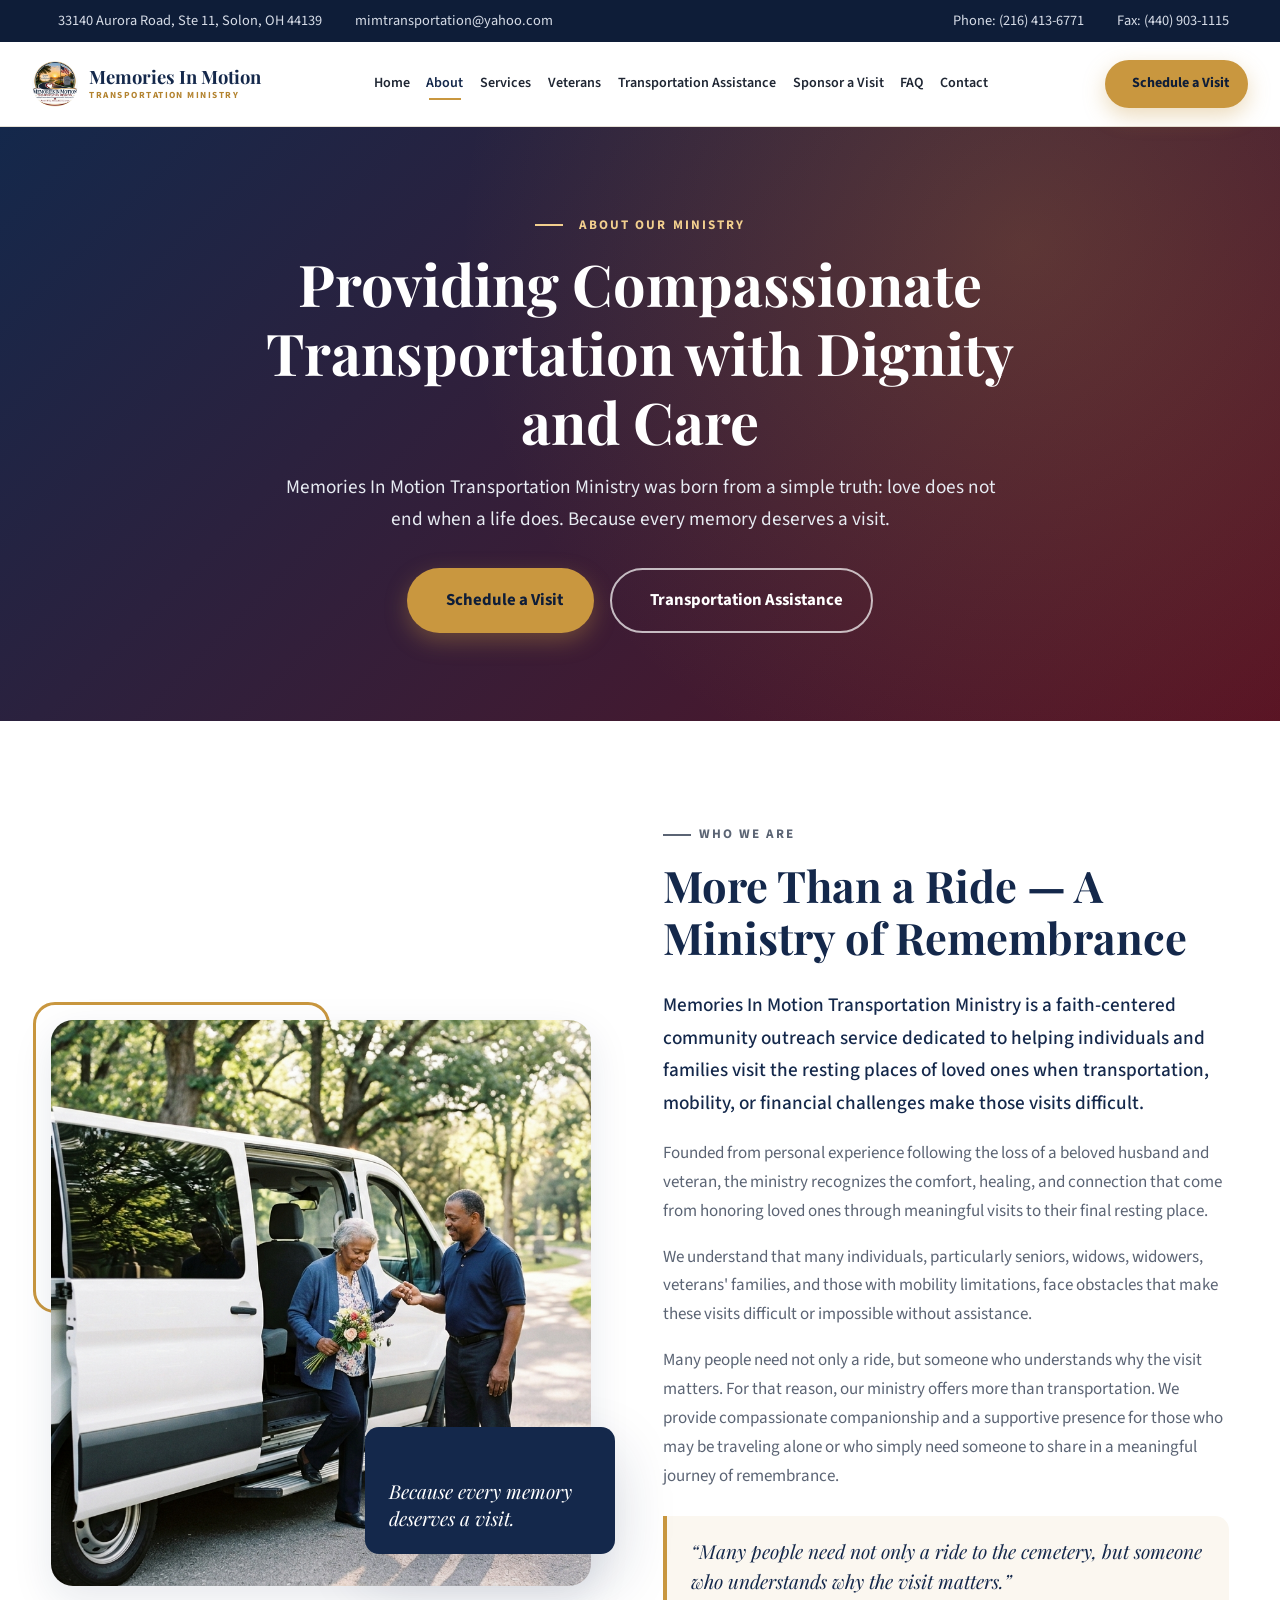
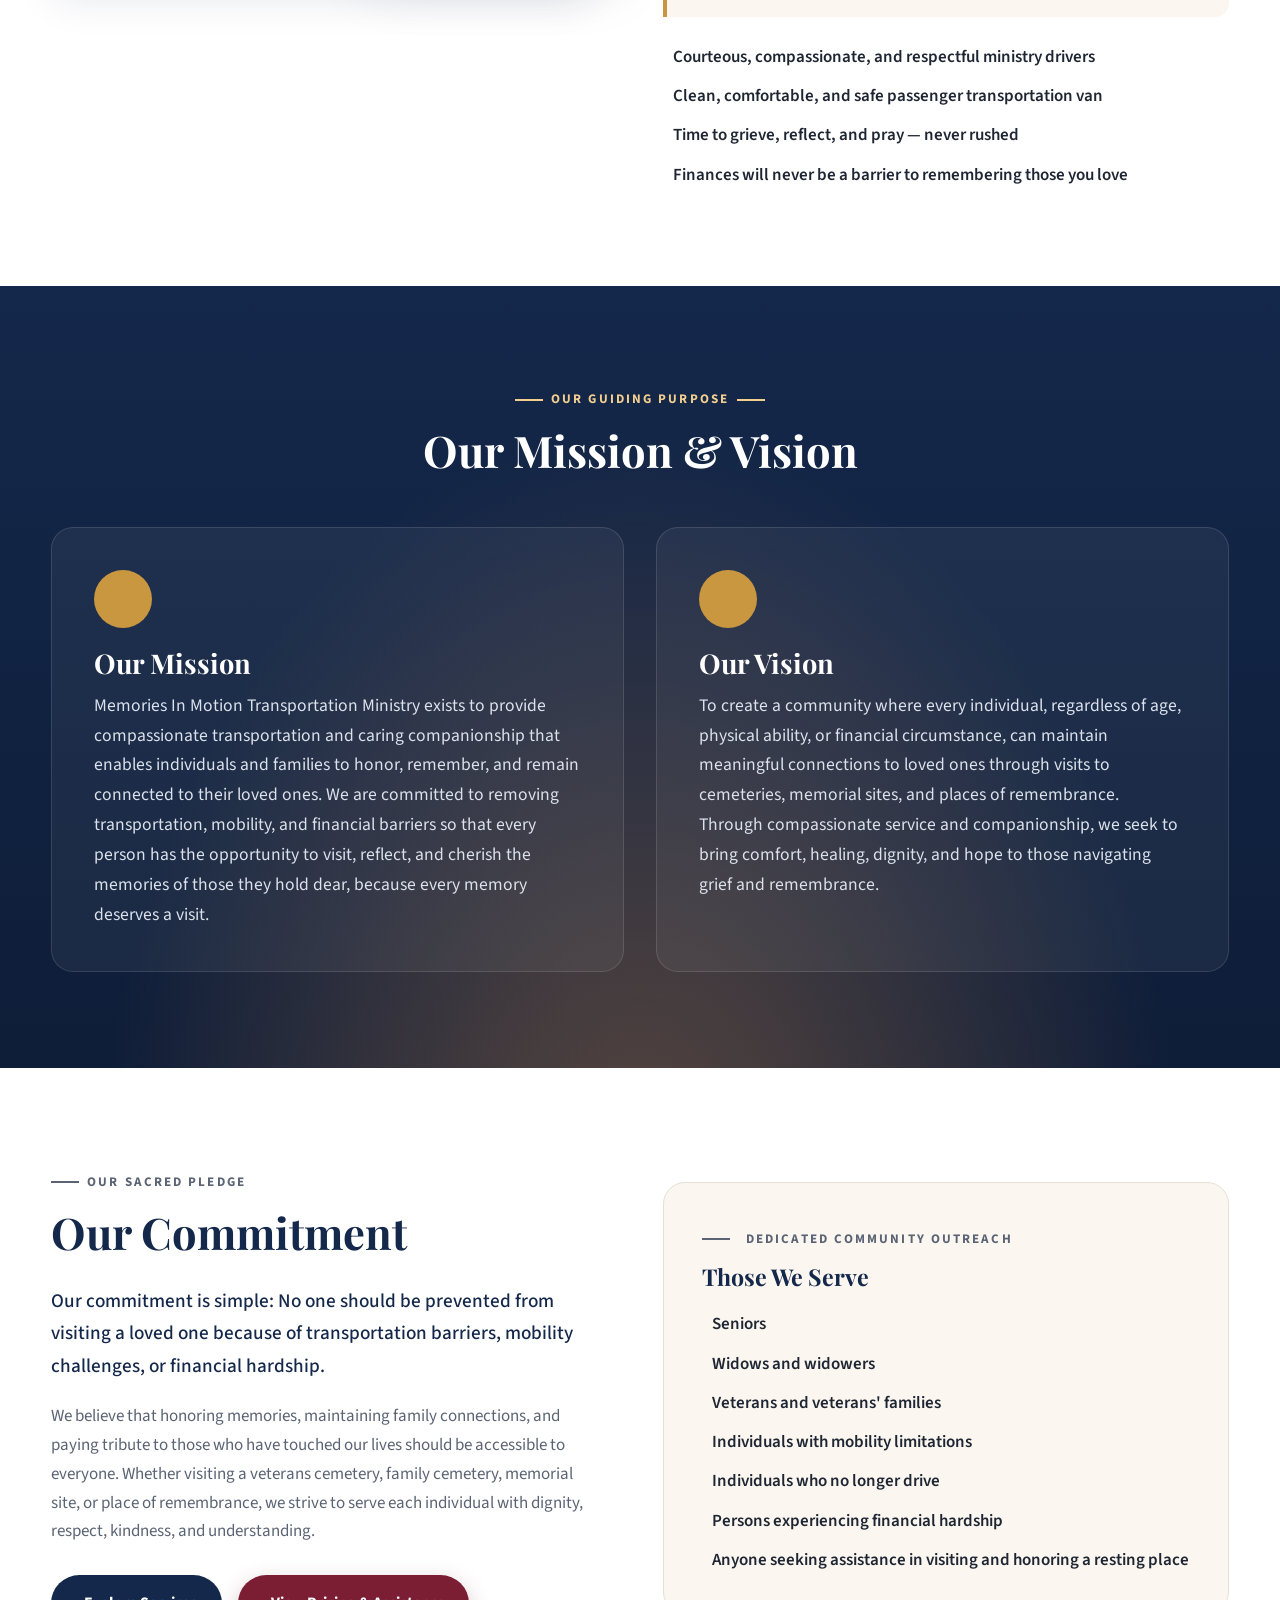
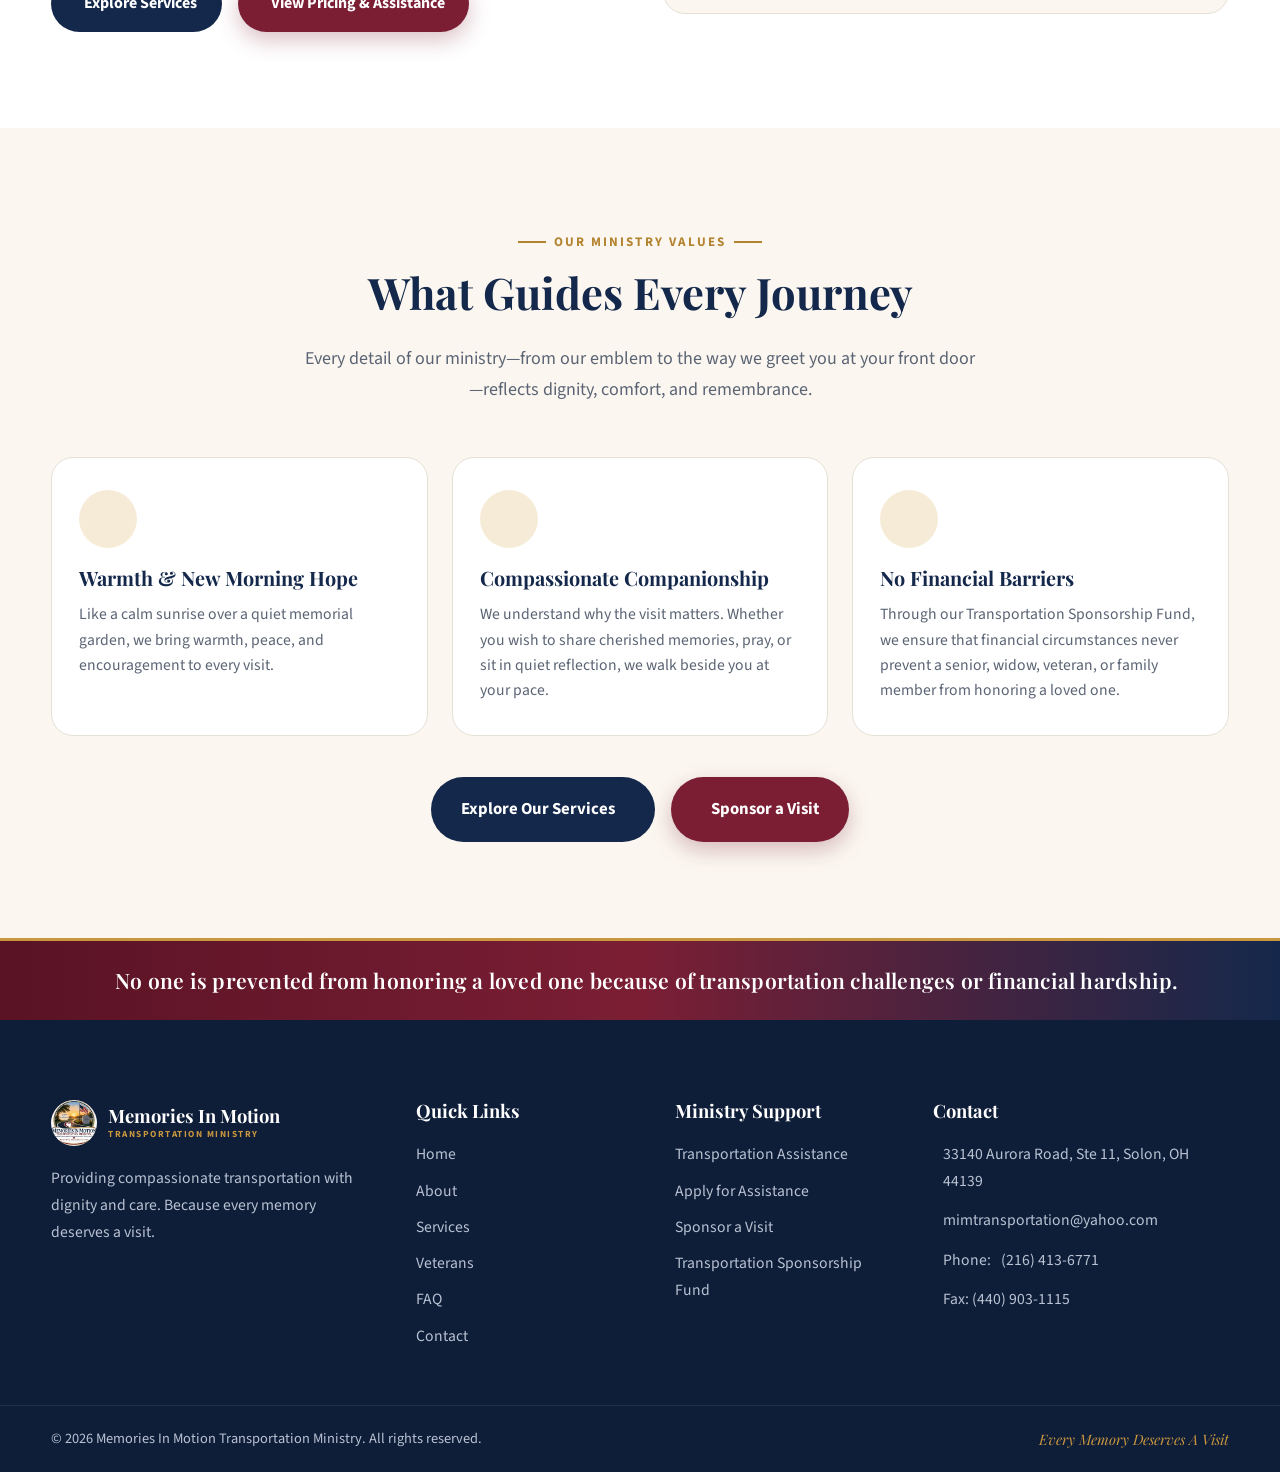
==== commit c3148691: "Integrate client files: MIMmissionstatement, MIMPricing, MIMlogo (official pricing structure, missio" ====
--- a/about.html
+++ b/about.html
@@ -5,7 +5,7 @@
   <meta name="viewport" content="width=device-width, initial-scale=1.0">
   <title>About Our Ministry | Memories In Motion Transportation Ministry</title>
   <meta name="description" content="Learn about Memories In Motion Transportation Ministry, our mission, vision, and commitment to providing compassionate cemetery transportation with dignity and care in Solon and Northeast Ohio.">
-  <link rel="icon" type="image/svg+xml" href="assets/img/logo-mark.svg">
+  <link rel="icon" type="image/svg+xml" href="assets/img/logo.png">
 
   <!-- Fonts -->
   <link rel="preconnect" href="https://fonts.googleapis.com">
@@ -29,7 +29,7 @@
         <li><i class="fi fi-rr-envelope"></i><a href="mailto:mimtransportation@yahoo.com">mimtransportation@yahoo.com</a></li>
       </ul>
       <ul class="topbar__list">
-        <li><i class="fi fi-rr-phone-call"></i><span>Phone: Coming Soon</span></li>
+        <li><i class="fi fi-rr-phone-call"></i><a href="tel:2164136771">Phone: (216) 413-6771</a></li>
         <li><i class="fi fi-rr-print"></i><span>Fax: (440) 903-1115</span></li>
       </ul>
     </div>
@@ -39,7 +39,7 @@
   <header class="header" id="header">
     <div class="header__inner">
       <a href="index.html" class="brand" aria-label="Memories In Motion Transportation Ministry – Home">
-        <img src="assets/img/logo-mark.svg" alt="Memories In Motion MIM Logo" class="brand__mark" width="54" height="54">
+        <img src="assets/img/logo.png" alt="Memories In Motion Transportation Ministry Logo" class="brand__mark" width="54" height="54">
         <span class="brand__text">
           <span class="brand__name">Memories In Motion</span>
           <span class="brand__sub">Transportation Ministry</span>
@@ -94,10 +94,12 @@
         <div class="about__text">
           <p class="eyebrow">Who We Are</p>
           <h2 class="section-title">More Than a Ride — A Ministry of Remembrance</h2>
-          <p class="lead">Memories In Motion Transportation Ministry was born from a simple truth: love does not end when a life does.</p>
-          <p>For many seniors, widows, veterans, and families, visiting a loved one's resting place is a deeply meaningful act, yet age, health, distance, lack of transportation, or financial hardship can keep them from going. We exist to close those gaps with patience, reverence, and genuine care, ensuring that every person has the opportunity to visit, remember, and honor a loved one regardless of their financial circumstances.</p>
+          <p class="lead">Memories In Motion Transportation Ministry is a faith-centered community outreach service dedicated to helping individuals and families visit the resting places of loved ones when transportation, mobility, or financial challenges make those visits difficult.</p>
+          <p>Founded from personal experience following the loss of a beloved husband and veteran, the ministry recognizes the comfort, healing, and connection that come from honoring loved ones through meaningful visits to their final resting place.</p>
+          <p>We understand that many individuals, particularly seniors, widows, widowers, veterans' families, and those with mobility limitations, face obstacles that make these visits difficult or impossible without assistance.</p>
+          <p>Many people need not only a ride, but someone who understands why the visit matters. For that reason, our ministry offers more than transportation. We provide compassionate companionship and a supportive presence for those who may be traveling alone or who simply need someone to share in a meaningful journey of remembrance.</p>
           <blockquote class="pullquote">
-            “Many people need not only a ride to the cemetery to visit their loved one, but someone who understands why the visit matters.”
+            “Many people need not only a ride to the cemetery, but someone who understands why the visit matters.”
           </blockquote>
           <ul class="checklist">
             <li><i class="fi fi-rr-check-circle"></i> Courteous, compassionate, and respectful ministry drivers</li>
@@ -120,13 +122,42 @@
           <article class="mv__card">
             <span class="icon-circle icon-circle--gold"><i class="fi fi-rr-hand-holding-heart"></i></span>
             <h3>Our Mission</h3>
-            <p>To provide compassionate, dependable, and dignified transportation for individuals and families who wish to visit the resting places of their loved ones — honoring every memory, every veteran, and every heart that still longs to remember.</p>
+            <p>Memories In Motion Transportation Ministry exists to provide compassionate transportation and caring companionship that enables individuals and families to honor, remember, and remain connected to their loved ones. We are committed to removing transportation, mobility, and financial barriers so that every person has the opportunity to visit, reflect, and cherish the memories of those they hold dear, because every memory deserves a visit.</p>
           </article>
           <article class="mv__card">
             <span class="icon-circle icon-circle--gold"><i class="fi fi-rr-eye"></i></span>
             <h3>Our Vision</h3>
-            <p>A community where no one is kept from visiting a loved one because of age, disability, distance, financial hardship, or lack of transportation, where every memory is honored with a visit, and every visitor is met with kindness.</p>
-          </article>
+            <p>To create a community where every individual, regardless of age, physical ability, or financial circumstance, can maintain meaningful connections to loved ones through visits to cemeteries, memorial sites, and places of remembrance. Through compassionate service and companionship, we seek to bring comfort, healing, dignity, and hope to those navigating grief and remembrance.</p>
+          </article>
+        </div>
+      </div>
+    </section>
+
+    <!-- ============ OUR COMMITMENT & THOSE WE SERVE ============ -->
+    <section class="section">
+      <div class="container about__grid">
+        <div class="about__text">
+          <p class="eyebrow">Our Sacred Pledge</p>
+          <h2 class="section-title">Our Commitment</h2>
+          <p class="lead">Our commitment is simple: No one should be prevented from visiting a loved one because of transportation barriers, mobility challenges, or financial hardship.</p>
+          <p>We believe that honoring memories, maintaining family connections, and paying tribute to those who have touched our lives should be accessible to everyone. Whether visiting a veterans cemetery, family cemetery, memorial site, or place of remembrance, we strive to serve each individual with dignity, respect, kindness, and understanding.</p>
+          <div class="hero__actions" style="margin-top:1.8rem; margin-bottom:0;">
+            <a href="services.html" class="btn btn--navy"><i class="fi fi-rr-shuttle-van"></i> Explore Services</a>
+            <a href="transportation-assistance.html" class="btn btn--burgundy"><i class="fi fi-rr-hand-holding-heart"></i> View Pricing &amp; Assistance</a>
+          </div>
+        </div>
+        <div class="about__text" style="background:var(--cream); padding:2.4rem; border-radius:var(--radius-lg); border:1px solid var(--line);">
+          <p class="eyebrow"><i class="fi fi-rr-users"></i> Dedicated Community Outreach</p>
+          <h3 style="font-size:1.45rem; color:var(--navy); margin-bottom:1rem;">Those We Serve</h3>
+          <ul class="checklist">
+            <li><i class="fi fi-rr-check-circle"></i> Seniors</li>
+            <li><i class="fi fi-rr-check-circle"></i> Widows and widowers</li>
+            <li><i class="fi fi-rr-check-circle"></i> Veterans and veterans' families</li>
+            <li><i class="fi fi-rr-check-circle"></i> Individuals with mobility limitations</li>
+            <li><i class="fi fi-rr-check-circle"></i> Individuals who no longer drive</li>
+            <li><i class="fi fi-rr-check-circle"></i> Persons experiencing financial hardship</li>
+            <li><i class="fi fi-rr-check-circle"></i> Anyone seeking assistance in visiting and honoring a resting place</li>
+          </ul>
         </div>
       </div>
     </section>
@@ -180,7 +211,7 @@
     <div class="container footer__grid">
       <div class="footer__brand">
         <a href="index.html" class="brand brand--light">
-          <img src="assets/img/logo-mark.svg" alt="Memories In Motion MIM Logo" class="brand__mark" width="54" height="54">
+          <img src="assets/img/logo.png" alt="Memories In Motion Transportation Ministry Logo" class="brand__mark" width="54" height="54">
           <span class="brand__text">
             <span class="brand__name">Memories In Motion</span>
             <span class="brand__sub">Transportation Ministry</span>
@@ -213,7 +244,7 @@
         <ul class="footer__contact">
           <li><i class="fi fi-rr-marker"></i> 33140 Aurora Road, Ste 11, Solon, OH 44139</li>
           <li><i class="fi fi-rr-envelope"></i> <a href="mailto:mimtransportation@yahoo.com">mimtransportation@yahoo.com</a></li>
-          <li><i class="fi fi-rr-phone-call"></i> Phone: Coming Soon</li>
+          <li><i class="fi fi-rr-phone-call"></i> Phone: <a href="tel:2164136771">(216) 413-6771</a></li>
           <li><i class="fi fi-rr-print"></i> Fax: (440) 903-1115</li>
         </ul>
       </div>
--- a/assets/css/style.css
+++ b/assets/css/style.css
@@ -128,7 +128,7 @@
 }
 
 .brand { display: flex; align-items: center; gap: .7rem; flex-shrink: 0; }
-.brand__mark { width: 54px; height: 54px; flex-shrink: 0; }
+.brand__mark { width: 54px; height: 54px; flex-shrink: 0; border-radius: 50%; object-fit: contain; }
 .brand__text { display: flex; flex-direction: column; line-height: 1.05; white-space: nowrap; }
 .brand__name { font-family: var(--font-head); font-weight: 700; font-size: 1.28rem; color: var(--navy); }
 .brand__sub { font-size: .66rem; letter-spacing: .2em; text-transform: uppercase; color: var(--gold-600); font-weight: 700; margin-top: .28rem; }
@@ -350,6 +350,40 @@
   display: inline-flex; align-items: center; gap: .4rem; font-size: .86rem; font-weight: 700;
   color: var(--navy); padding-top: .9rem; border-top: 1px dashed var(--line);
 }
+
+/* ---------- Official Pricing Grid (from MIMPricing) ---------- */
+.pricing-grid { display: grid; grid-template-columns: repeat(3, 1fr); gap: 1.5rem; margin-bottom: 2.4rem; }
+.pricing-card {
+  background: var(--white); border: 1px solid var(--line); border-top: 4px solid var(--navy);
+  border-radius: var(--radius-lg); padding: 2.2rem 1.8rem; box-shadow: var(--shadow-sm);
+  display: flex; flex-direction: column; transition: transform .25s ease, box-shadow .25s ease;
+}
+.pricing-card:hover { transform: translateY(-5px); box-shadow: var(--shadow); }
+.pricing-card--featured {
+  border-top-color: var(--burgundy); background: linear-gradient(180deg, var(--burgundy-50) 0%, var(--white) 100%);
+}
+.pricing-card--assisted {
+  border-top-color: var(--gold-600); background: linear-gradient(180deg, #FDF9F0 0%, var(--white) 100%);
+}
+.pricing-card__badge {
+  display: inline-block; font-size: .78rem; text-transform: uppercase; font-weight: 700; letter-spacing: .1em;
+  padding: .3rem .75rem; border-radius: 20px; background: var(--navy-50); color: var(--navy); margin-bottom: .8rem;
+  align-self: flex-start;
+}
+.pricing-card--featured .pricing-card__badge { background: var(--burgundy); color: var(--white); }
+.pricing-card--assisted .pricing-card__badge { background: var(--gold); color: var(--navy-700); }
+.pricing-card__price {
+  font-family: var(--font-head); font-size: 2.2rem; font-weight: 700; color: var(--navy);
+  line-height: 1.1; margin-bottom: .4rem;
+}
+.pricing-card--featured .pricing-card__price { color: var(--burgundy); }
+.pricing-card__unit { font-size: .95rem; font-family: var(--font-sans); font-weight: 500; color: var(--muted); }
+.pricing-card h3 { font-size: 1.25rem; margin-bottom: .5rem; }
+.pricing-card p { color: var(--muted); font-size: .96rem; line-height: 1.55; margin-bottom: 1.1rem; }
+.pricing-card__features { list-style: none; padding: 0; margin: 0 0 1.4rem; display: grid; gap: .55rem; font-size: .94rem; color: var(--ink); }
+.pricing-card__features li { display: flex; align-items: flex-start; gap: .6rem; }
+.pricing-card__features .fi { color: var(--gold-600); margin-top: .15rem; flex-shrink: 0; }
+.pricing-card__footer { margin-top: auto; padding-top: 1rem; border-top: 1px solid var(--line); }
 
 .voluntary-notice {
   background: var(--cream); border: 1px solid var(--line); border-left: 5px solid var(--gold);
@@ -529,7 +563,7 @@
   .nav__cta { padding: .65rem 1.05rem; font-size: .88rem; }
 }
 @media (max-width: 1100px) {
-  .cards, .cards--3, .schedule-grid { grid-template-columns: repeat(2, 1fr); }
+  .cards, .cards--3, .schedule-grid, .pricing-grid { grid-template-columns: repeat(2, 1fr); }
   .footer__grid { grid-template-columns: 1fr 1fr; }
 }
 @media (max-width: 1024px) {
@@ -570,7 +604,7 @@
   .hero__content { padding: 70px 0 100px; }
   .hero__overlay { background: linear-gradient(180deg, rgba(14,29,56,.75), rgba(14,29,56,.88)); }
   .hero__actions .btn, .page-hero__actions .btn { width: 100%; }
-  .strip__grid, .cards, .cards--3, .schedule-grid, .form__row, .footer__grid { grid-template-columns: 1fr; }
+  .strip__grid, .cards, .cards--3, .schedule-grid, .pricing-grid, .form__row, .footer__grid { grid-template-columns: 1fr; }
   .strip__item { border-right: 0 !important; border-bottom: 1px solid var(--line); }
   .strip__item:last-child { border-bottom: 0; }
   .form, .no-cost__card, .voluntary-notice { padding: 1.6rem; }
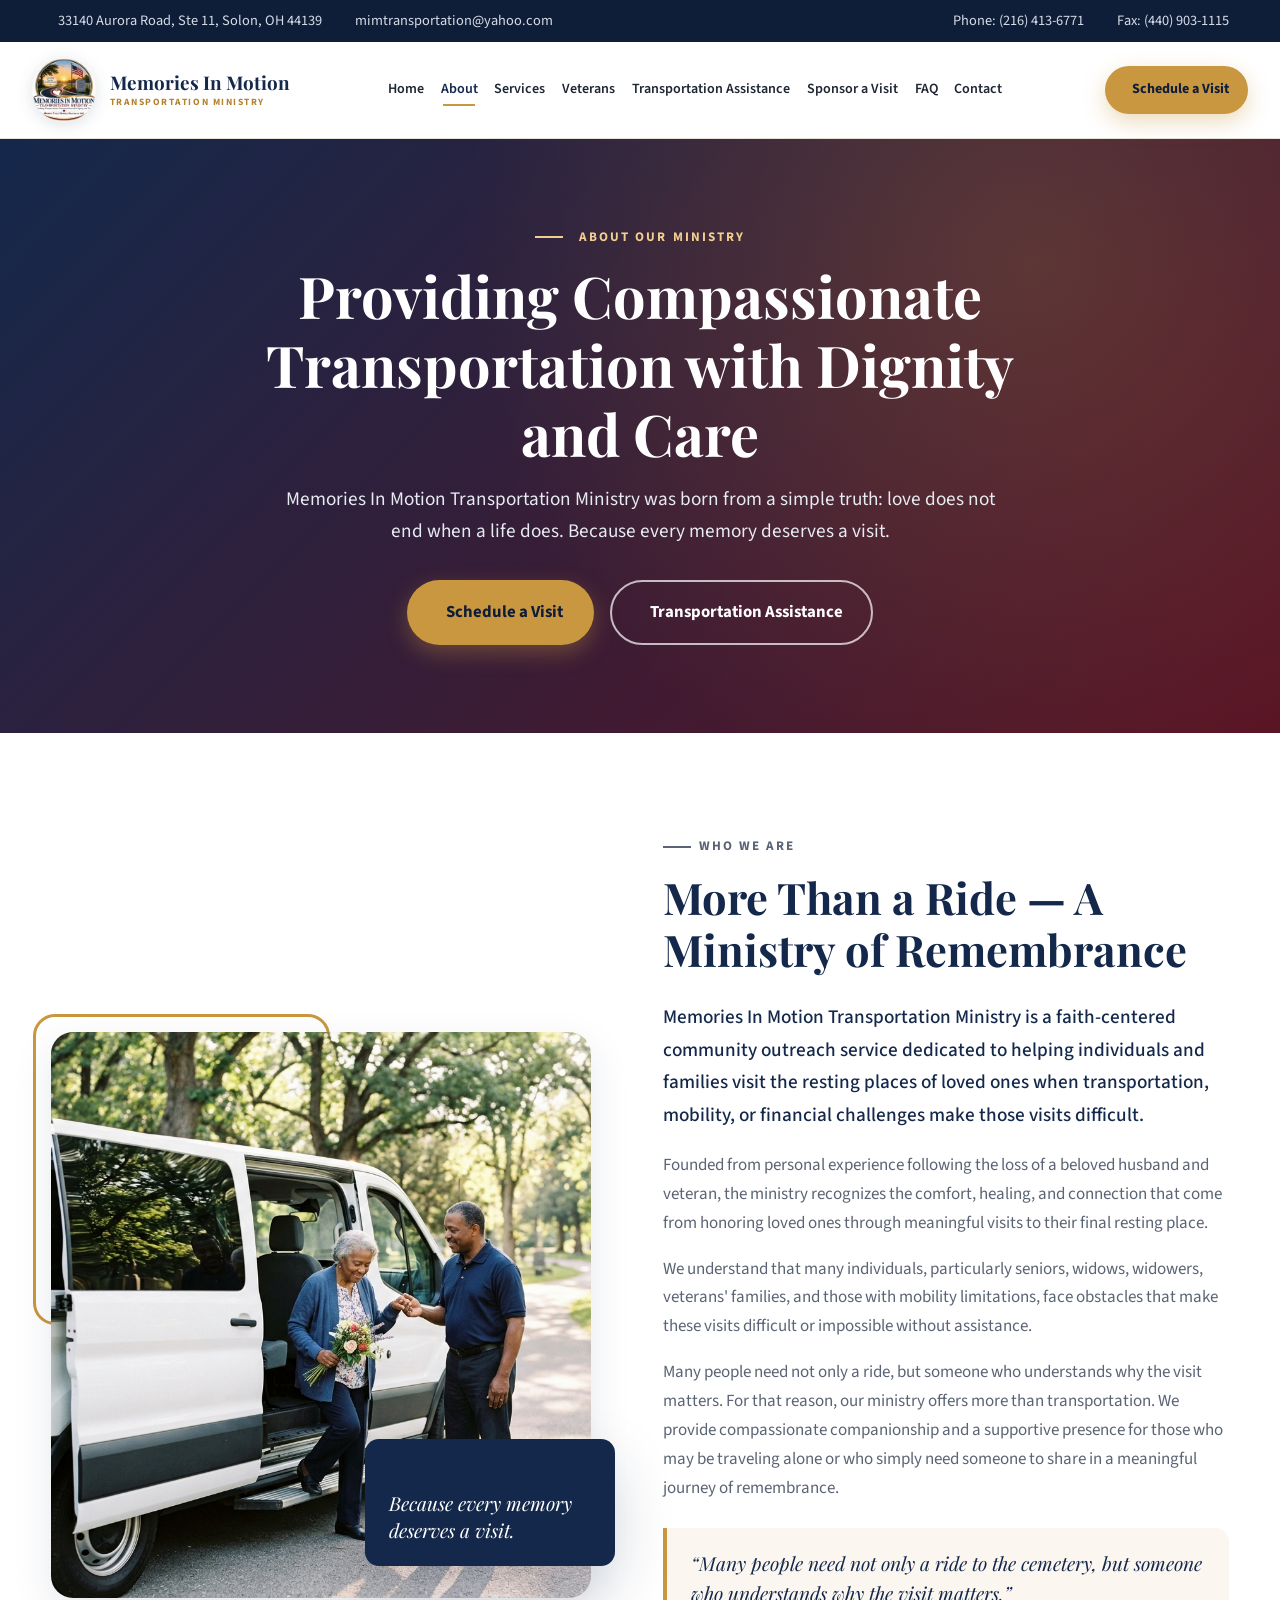
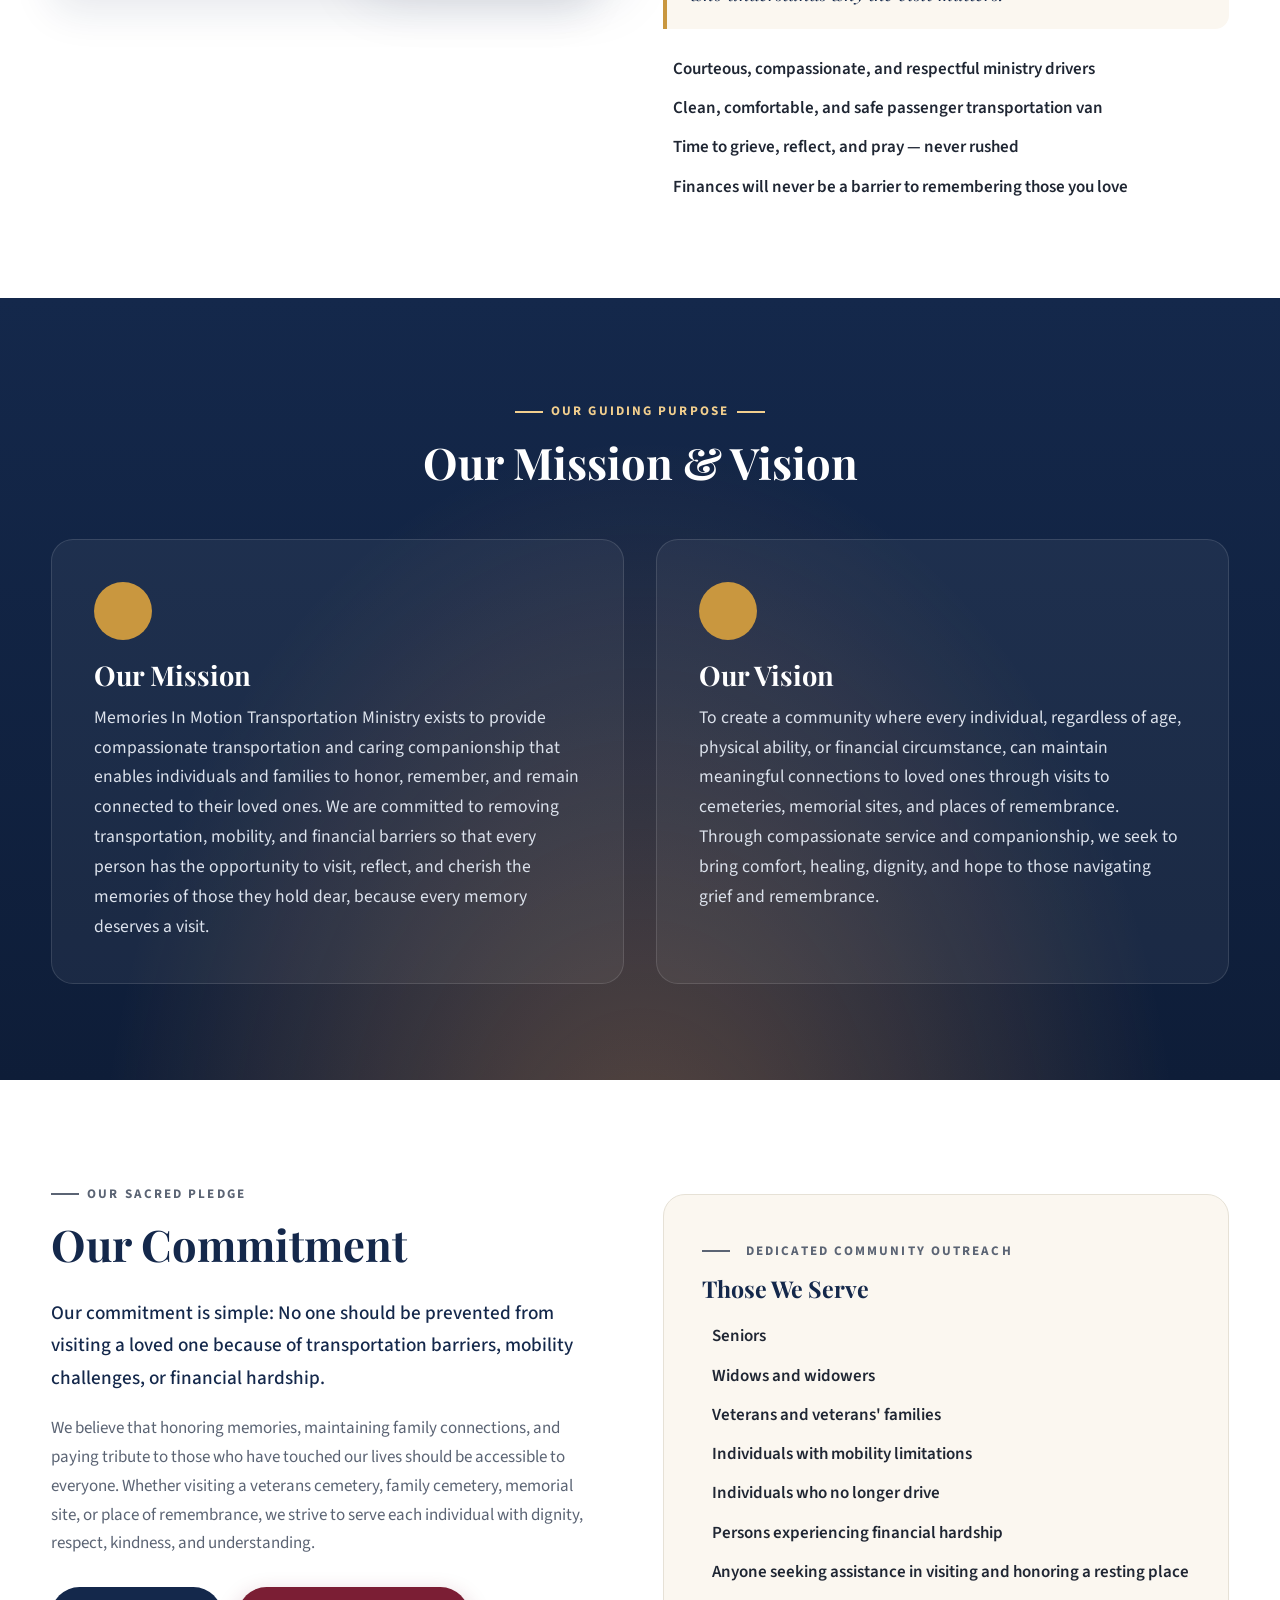
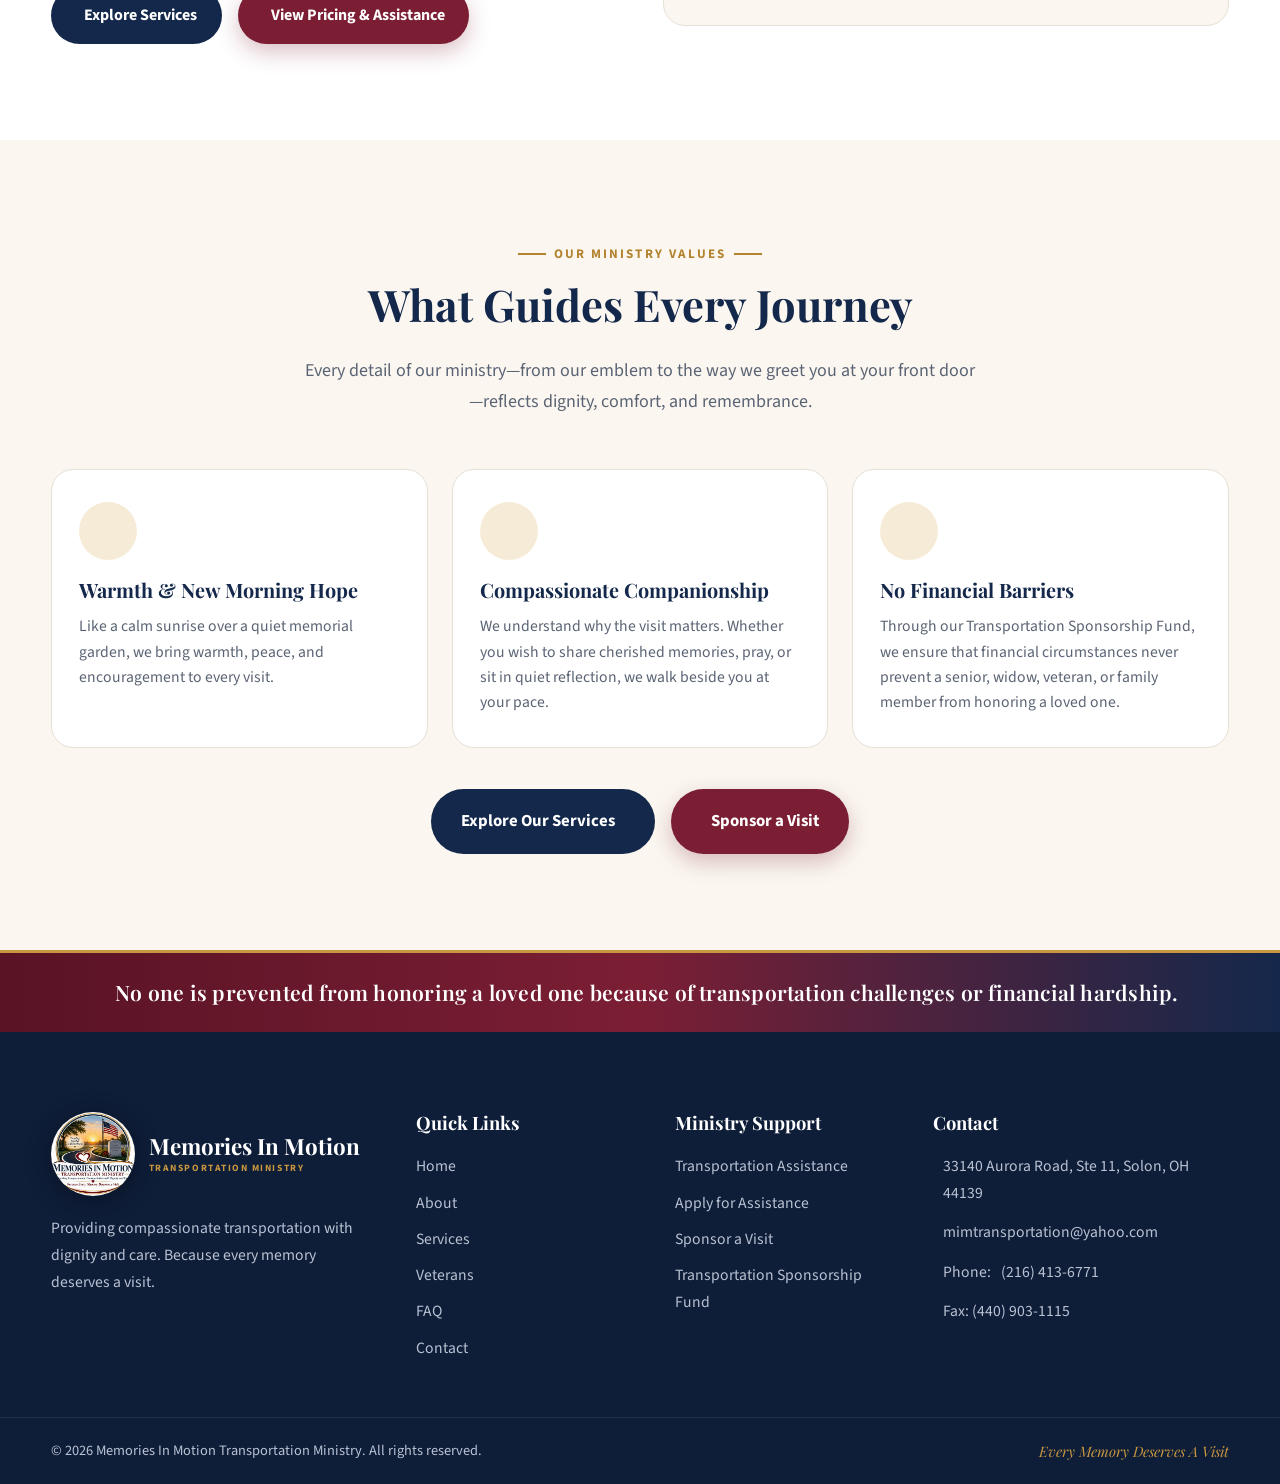
==== commit dd78506a: "Enlarge logo display size across header, footer, and banner for improved text legibility" ====
--- a/about.html
+++ b/about.html
@@ -1,22 +1,28 @@
 <!DOCTYPE html>
 <html lang="en">
+
 <head>
   <meta charset="UTF-8">
   <meta name="viewport" content="width=device-width, initial-scale=1.0">
   <title>About Our Ministry | Memories In Motion Transportation Ministry</title>
-  <meta name="description" content="Learn about Memories In Motion Transportation Ministry, our mission, vision, and commitment to providing compassionate cemetery transportation with dignity and care in Solon and Northeast Ohio.">
+  <meta name="description"
+    content="Learn about Memories In Motion Transportation Ministry, our mission, vision, and commitment to providing compassionate cemetery transportation with dignity and care in Solon and Northeast Ohio.">
   <link rel="icon" type="image/svg+xml" href="assets/img/logo.png">
 
   <!-- Fonts -->
   <link rel="preconnect" href="https://fonts.googleapis.com">
   <link rel="preconnect" href="https://fonts.gstatic.com" crossorigin>
-  <link href="https://fonts.googleapis.com/css2?family=Playfair+Display:ital,wght@0,500;0,600;0,700;1,500&family=Source+Sans+3:wght@400;500;600;700&display=swap" rel="stylesheet">
+  <link
+    href="https://fonts.googleapis.com/css2?family=Playfair+Display:ital,wght@0,500;0,600;0,700;1,500&family=Source+Sans+3:wght@400;500;600;700&display=swap"
+    rel="stylesheet">
 
   <!-- Flaticon UIcons — Regular Rounded -->
-  <link rel="stylesheet" href="https://cdn-uicons.flaticon.com/2.6.0/uicons-regular-rounded/css/uicons-regular-rounded.css">
+  <link rel="stylesheet"
+    href="https://cdn-uicons.flaticon.com/2.6.0/uicons-regular-rounded/css/uicons-regular-rounded.css">
 
   <link rel="stylesheet" href="assets/css/style.css">
 </head>
+
 <body>
 
   <a class="skip-link" href="#main">Skip to main content</a>
@@ -25,8 +31,11 @@
   <div class="topbar">
     <div class="container topbar__inner">
       <ul class="topbar__list">
-        <li><i class="fi fi-rr-marker"></i><a href="https://www.google.com/maps/search/33140+Aurora+Road,+Ste+11,+Solon,+OH+44139" target="_blank" rel="noopener">33140 Aurora Road, Ste 11, Solon, OH 44139</a></li>
-        <li><i class="fi fi-rr-envelope"></i><a href="mailto:mimtransportation@yahoo.com">mimtransportation@yahoo.com</a></li>
+        <li><i class="fi fi-rr-marker"></i><a
+            href="https://www.google.com/maps/search/33140+Aurora+Road,+Ste+11,+Solon,+OH+44139" target="_blank"
+            rel="noopener">33140 Aurora Road, Ste 11, Solon, OH 44139</a></li>
+        <li><i class="fi fi-rr-envelope"></i><a
+            href="mailto:mimtransportation@yahoo.com">mimtransportation@yahoo.com</a></li>
       </ul>
       <ul class="topbar__list">
         <li><i class="fi fi-rr-phone-call"></i><a href="tel:2164136771">Phone: (216) 413-6771</a></li>
@@ -39,7 +48,7 @@
   <header class="header" id="header">
     <div class="header__inner">
       <a href="index.html" class="brand" aria-label="Memories In Motion Transportation Ministry – Home">
-        <img src="assets/img/logo.png" alt="Memories In Motion Transportation Ministry Logo" class="brand__mark" width="54" height="54">
+        <img src="assets/img/logo.png" alt="Memories In Motion Transportation Ministry Logo" class="brand__mark" width="74" height="74">
         <span class="brand__text">
           <span class="brand__name">Memories In Motion</span>
           <span class="brand__sub">Transportation Ministry</span>
@@ -57,7 +66,8 @@
           <li><a href="faq.html" class="nav__link">FAQ</a></li>
           <li><a href="contact.html" class="nav__link">Contact</a></li>
         </ul>
-        <a href="contact.html#request" class="btn btn--gold nav__cta"><i class="fi fi-rr-calendar"></i> Schedule a Visit</a>
+        <a href="contact.html#request" class="btn btn--gold nav__cta"><i class="fi fi-rr-calendar"></i> Schedule a
+          Visit</a>
       </nav>
 
       <button class="nav-toggle" id="navToggle" aria-label="Open menu" aria-expanded="false" aria-controls="nav">
@@ -73,10 +83,13 @@
       <div class="container page-hero__inner">
         <p class="eyebrow eyebrow--light"><i class="fi fi-rr-heart"></i> About Our Ministry</p>
         <h1 class="page-hero__title">Providing Compassionate Transportation with Dignity and Care</h1>
-        <p class="page-hero__lead">Memories In Motion Transportation Ministry was born from a simple truth: love does not end when a life does. Because every memory deserves a visit.</p>
+        <p class="page-hero__lead">Memories In Motion Transportation Ministry was born from a simple truth: love does
+          not end when a life does. Because every memory deserves a visit.</p>
         <div class="page-hero__actions">
-          <a href="contact.html#request" class="btn btn--gold btn--lg"><i class="fi fi-rr-calendar"></i> Schedule a Visit</a>
-          <a href="transportation-assistance.html" class="btn btn--ghost btn--lg"><i class="fi fi-rr-hand-holding-heart"></i> Transportation Assistance</a>
+          <a href="contact.html#request" class="btn btn--gold btn--lg"><i class="fi fi-rr-calendar"></i> Schedule a
+            Visit</a>
+          <a href="transportation-assistance.html" class="btn btn--ghost btn--lg"><i
+              class="fi fi-rr-hand-holding-heart"></i> Transportation Assistance</a>
         </div>
       </div>
     </section>
@@ -85,7 +98,8 @@
     <section class="section about">
       <div class="container about__grid">
         <div class="about__media">
-          <img src="assets/img/about.jpg" alt="Compassionate ministry driver gently assisting an elderly woman carrying flowers" loading="lazy">
+          <img src="assets/img/about.jpg"
+            alt="Compassionate ministry driver gently assisting an elderly woman carrying flowers" loading="lazy">
           <div class="about__card">
             <i class="fi fi-rr-quote-right"></i>
             <p>Because every memory deserves a visit.</p>
@@ -94,10 +108,19 @@
         <div class="about__text">
           <p class="eyebrow">Who We Are</p>
           <h2 class="section-title">More Than a Ride — A Ministry of Remembrance</h2>
-          <p class="lead">Memories In Motion Transportation Ministry is a faith-centered community outreach service dedicated to helping individuals and families visit the resting places of loved ones when transportation, mobility, or financial challenges make those visits difficult.</p>
-          <p>Founded from personal experience following the loss of a beloved husband and veteran, the ministry recognizes the comfort, healing, and connection that come from honoring loved ones through meaningful visits to their final resting place.</p>
-          <p>We understand that many individuals, particularly seniors, widows, widowers, veterans' families, and those with mobility limitations, face obstacles that make these visits difficult or impossible without assistance.</p>
-          <p>Many people need not only a ride, but someone who understands why the visit matters. For that reason, our ministry offers more than transportation. We provide compassionate companionship and a supportive presence for those who may be traveling alone or who simply need someone to share in a meaningful journey of remembrance.</p>
+          <p class="lead">Memories In Motion Transportation Ministry is a faith-centered community outreach service
+            dedicated to helping individuals and families visit the resting places of loved ones when transportation,
+            mobility, or financial challenges make those visits difficult.</p>
+          <p>Founded from personal experience following the loss of a beloved husband and veteran, the ministry
+            recognizes the comfort, healing, and connection that come from honoring loved ones through meaningful visits
+            to their final resting place.</p>
+          <p>We understand that many individuals, particularly seniors, widows, widowers, veterans' families, and those
+            with mobility limitations, face obstacles that make these visits difficult or impossible without assistance.
+          </p>
+          <p>Many people need not only a ride, but someone who understands why the visit matters. For that reason, our
+            ministry offers more than transportation. We provide compassionate companionship and a supportive presence
+            for those who may be traveling alone or who simply need someone to share in a meaningful journey of
+            remembrance.</p>
           <blockquote class="pullquote">
             “Many people need not only a ride to the cemetery, but someone who understands why the visit matters.”
           </blockquote>
@@ -105,7 +128,8 @@
             <li><i class="fi fi-rr-check-circle"></i> Courteous, compassionate, and respectful ministry drivers</li>
             <li><i class="fi fi-rr-check-circle"></i> Clean, comfortable, and safe passenger transportation van</li>
             <li><i class="fi fi-rr-check-circle"></i> Time to grieve, reflect, and pray — never rushed</li>
-            <li><i class="fi fi-rr-check-circle"></i> Finances will never be a barrier to remembering those you love</li>
+            <li><i class="fi fi-rr-check-circle"></i> Finances will never be a barrier to remembering those you love
+            </li>
           </ul>
         </div>
       </div>
@@ -122,12 +146,19 @@
           <article class="mv__card">
             <span class="icon-circle icon-circle--gold"><i class="fi fi-rr-hand-holding-heart"></i></span>
             <h3>Our Mission</h3>
-            <p>Memories In Motion Transportation Ministry exists to provide compassionate transportation and caring companionship that enables individuals and families to honor, remember, and remain connected to their loved ones. We are committed to removing transportation, mobility, and financial barriers so that every person has the opportunity to visit, reflect, and cherish the memories of those they hold dear, because every memory deserves a visit.</p>
+            <p>Memories In Motion Transportation Ministry exists to provide compassionate transportation and caring
+              companionship that enables individuals and families to honor, remember, and remain connected to their
+              loved ones. We are committed to removing transportation, mobility, and financial barriers so that every
+              person has the opportunity to visit, reflect, and cherish the memories of those they hold dear, because
+              every memory deserves a visit.</p>
           </article>
           <article class="mv__card">
             <span class="icon-circle icon-circle--gold"><i class="fi fi-rr-eye"></i></span>
             <h3>Our Vision</h3>
-            <p>To create a community where every individual, regardless of age, physical ability, or financial circumstance, can maintain meaningful connections to loved ones through visits to cemeteries, memorial sites, and places of remembrance. Through compassionate service and companionship, we seek to bring comfort, healing, dignity, and hope to those navigating grief and remembrance.</p>
+            <p>To create a community where every individual, regardless of age, physical ability, or financial
+              circumstance, can maintain meaningful connections to loved ones through visits to cemeteries, memorial
+              sites, and places of remembrance. Through compassionate service and companionship, we seek to bring
+              comfort, healing, dignity, and hope to those navigating grief and remembrance.</p>
           </article>
         </div>
       </div>
@@ -139,14 +170,20 @@
         <div class="about__text">
           <p class="eyebrow">Our Sacred Pledge</p>
           <h2 class="section-title">Our Commitment</h2>
-          <p class="lead">Our commitment is simple: No one should be prevented from visiting a loved one because of transportation barriers, mobility challenges, or financial hardship.</p>
-          <p>We believe that honoring memories, maintaining family connections, and paying tribute to those who have touched our lives should be accessible to everyone. Whether visiting a veterans cemetery, family cemetery, memorial site, or place of remembrance, we strive to serve each individual with dignity, respect, kindness, and understanding.</p>
+          <p class="lead">Our commitment is simple: No one should be prevented from visiting a loved one because of
+            transportation barriers, mobility challenges, or financial hardship.</p>
+          <p>We believe that honoring memories, maintaining family connections, and paying tribute to those who have
+            touched our lives should be accessible to everyone. Whether visiting a veterans cemetery, family cemetery,
+            memorial site, or place of remembrance, we strive to serve each individual with dignity, respect, kindness,
+            and understanding.</p>
           <div class="hero__actions" style="margin-top:1.8rem; margin-bottom:0;">
             <a href="services.html" class="btn btn--navy"><i class="fi fi-rr-shuttle-van"></i> Explore Services</a>
-            <a href="transportation-assistance.html" class="btn btn--burgundy"><i class="fi fi-rr-hand-holding-heart"></i> View Pricing &amp; Assistance</a>
+            <a href="transportation-assistance.html" class="btn btn--burgundy"><i
+                class="fi fi-rr-hand-holding-heart"></i> View Pricing &amp; Assistance</a>
           </div>
         </div>
-        <div class="about__text" style="background:var(--cream); padding:2.4rem; border-radius:var(--radius-lg); border:1px solid var(--line);">
+        <div class="about__text"
+          style="background:var(--cream); padding:2.4rem; border-radius:var(--radius-lg); border:1px solid var(--line);">
           <p class="eyebrow"><i class="fi fi-rr-users"></i> Dedicated Community Outreach</p>
           <h3 style="font-size:1.45rem; color:var(--navy); margin-bottom:1rem;">Those We Serve</h3>
           <ul class="checklist">
@@ -156,7 +193,8 @@
             <li><i class="fi fi-rr-check-circle"></i> Individuals with mobility limitations</li>
             <li><i class="fi fi-rr-check-circle"></i> Individuals who no longer drive</li>
             <li><i class="fi fi-rr-check-circle"></i> Persons experiencing financial hardship</li>
-            <li><i class="fi fi-rr-check-circle"></i> Anyone seeking assistance in visiting and honoring a resting place</li>
+            <li><i class="fi fi-rr-check-circle"></i> Anyone seeking assistance in visiting and honoring a resting place
+            </li>
           </ul>
         </div>
       </div>
@@ -168,30 +206,36 @@
         <div class="section-head">
           <p class="eyebrow">Our Ministry Values</p>
           <h2 class="section-title">What Guides Every Journey</h2>
-          <p class="section-sub">Every detail of our ministry—from our emblem to the way we greet you at your front door—reflects dignity, comfort, and remembrance.</p>
+          <p class="section-sub">Every detail of our ministry—from our emblem to the way we greet you at your front
+            door—reflects dignity, comfort, and remembrance.</p>
         </div>
 
         <div class="cards cards--3">
           <article class="card">
             <span class="icon-circle"><i class="fi fi-rr-sunrise"></i></span>
             <h3>Warmth &amp; New Morning Hope</h3>
-            <p>Like a calm sunrise over a quiet memorial garden, we bring warmth, peace, and encouragement to every visit.</p>
+            <p>Like a calm sunrise over a quiet memorial garden, we bring warmth, peace, and encouragement to every
+              visit.</p>
           </article>
           <article class="card">
             <span class="icon-circle"><i class="fi fi-rr-hand-holding-heart"></i></span>
             <h3>Compassionate Companionship</h3>
-            <p>We understand why the visit matters. Whether you wish to share cherished memories, pray, or sit in quiet reflection, we walk beside you at your pace.</p>
+            <p>We understand why the visit matters. Whether you wish to share cherished memories, pray, or sit in quiet
+              reflection, we walk beside you at your pace.</p>
           </article>
           <article class="card">
             <span class="icon-circle"><i class="fi fi-rr-shield-check"></i></span>
             <h3>No Financial Barriers</h3>
-            <p>Through our Transportation Sponsorship Fund, we ensure that financial circumstances never prevent a senior, widow, veteran, or family member from honoring a loved one.</p>
+            <p>Through our Transportation Sponsorship Fund, we ensure that financial circumstances never prevent a
+              senior, widow, veteran, or family member from honoring a loved one.</p>
           </article>
         </div>
 
         <div class="section-cta">
-          <a href="services.html" class="btn btn--navy btn--lg">Explore Our Services <i class="fi fi-rr-arrow-small-right"></i></a>
-          <a href="sponsor-a-visit.html" class="btn btn--burgundy btn--lg"><i class="fi fi-rr-heart"></i> Sponsor a Visit</a>
+          <a href="services.html" class="btn btn--navy btn--lg">Explore Our Services <i
+              class="fi fi-rr-arrow-small-right"></i></a>
+          <a href="sponsor-a-visit.html" class="btn btn--burgundy btn--lg"><i class="fi fi-rr-heart"></i> Sponsor a
+            Visit</a>
         </div>
       </div>
     </section>
@@ -211,7 +255,7 @@
     <div class="container footer__grid">
       <div class="footer__brand">
         <a href="index.html" class="brand brand--light">
-          <img src="assets/img/logo.png" alt="Memories In Motion Transportation Ministry Logo" class="brand__mark" width="54" height="54">
+          <img src="assets/img/logo.png" alt="Memories In Motion Transportation Ministry Logo" class="brand__mark" width="84" height="84">
           <span class="brand__text">
             <span class="brand__name">Memories In Motion</span>
             <span class="brand__sub">Transportation Ministry</span>
@@ -243,7 +287,8 @@
         <h4>Contact</h4>
         <ul class="footer__contact">
           <li><i class="fi fi-rr-marker"></i> 33140 Aurora Road, Ste 11, Solon, OH 44139</li>
-          <li><i class="fi fi-rr-envelope"></i> <a href="mailto:mimtransportation@yahoo.com">mimtransportation@yahoo.com</a></li>
+          <li><i class="fi fi-rr-envelope"></i> <a
+              href="mailto:mimtransportation@yahoo.com">mimtransportation@yahoo.com</a></li>
           <li><i class="fi fi-rr-phone-call"></i> Phone: <a href="tel:2164136771">(216) 413-6771</a></li>
           <li><i class="fi fi-rr-print"></i> Fax: (440) 903-1115</li>
         </ul>
@@ -261,4 +306,6 @@
 
   <script src="assets/js/main.js"></script>
 </body>
+
 </html>
+
--- a/assets/css/style.css
+++ b/assets/css/style.css
@@ -27,7 +27,7 @@
   --shadow-sm: 0 2px 10px rgba(20, 40, 75, .06);
   --shadow: 0 14px 40px rgba(20, 40, 75, .10);
   --shadow-lg: 0 24px 60px rgba(20, 40, 75, .18);
-  --header-h: 84px;
+  --header-h: 96px;
 }
 
 *, *::before, *::after { box-sizing: border-box; }
@@ -127,12 +127,17 @@
   display: flex; align-items: center; justify-content: space-between; gap: 1.2rem;
 }
 
-.brand { display: flex; align-items: center; gap: .7rem; flex-shrink: 0; }
-.brand__mark { width: 54px; height: 54px; flex-shrink: 0; border-radius: 50%; object-fit: contain; }
+.brand { display: flex; align-items: center; gap: .85rem; flex-shrink: 0; }
+.brand__mark {
+  width: 74px; height: 74px; flex-shrink: 0; border-radius: 50%; object-fit: contain;
+  filter: drop-shadow(0 3px 8px rgba(20, 40, 75, .14)); transition: transform .25s ease;
+}
+.brand:hover .brand__mark { transform: scale(1.04); }
 .brand__text { display: flex; flex-direction: column; line-height: 1.05; white-space: nowrap; }
-.brand__name { font-family: var(--font-head); font-weight: 700; font-size: 1.28rem; color: var(--navy); }
-.brand__sub { font-size: .66rem; letter-spacing: .2em; text-transform: uppercase; color: var(--gold-600); font-weight: 700; margin-top: .28rem; }
-.brand--light .brand__name { color: var(--white); }
+.brand__name { font-family: var(--font-head); font-weight: 700; font-size: 1.32rem; color: var(--navy); }
+.brand__sub { font-size: .68rem; letter-spacing: .2em; text-transform: uppercase; color: var(--gold-600); font-weight: 700; margin-top: .28rem; }
+.brand--light .brand__mark { width: 84px; height: 84px; filter: drop-shadow(0 4px 12px rgba(0, 0, 0, .35)); }
+.brand--light .brand__name { color: var(--white); font-size: 1.4rem; }
 .brand--light .brand__sub { color: var(--gold); }
 
 .nav {
@@ -457,7 +462,10 @@
 }
 .banner__inner { display: flex; align-items: center; gap: 2rem; justify-content: space-between; }
 .banner__inner > div { flex: 1; }
-.banner__logo { width: 96px; height: 96px; filter: drop-shadow(0 8px 18px rgba(20,40,75,.25)); }
+.banner__logo {
+  width: 124px; height: 124px; border-radius: 50%; object-fit: contain;
+  filter: drop-shadow(0 10px 22px rgba(20,40,75,.28));
+}
 .banner__quote { font-family: var(--font-head); font-size: clamp(1.35rem, 2.4vw, 1.9rem); color: var(--navy); margin: 0; line-height: 1.35; font-weight: 600; }
 .banner__quote em { font-weight: 500; color: var(--navy-700); }
 .banner .btn--gold { background: var(--navy); color: var(--white); box-shadow: var(--shadow); }
@@ -556,9 +564,9 @@
 /* ---------- Responsive ---------- */
 @media (max-width: 1280px) {
   .header__inner { gap: .75rem; }
-  .brand__mark { width: 46px; height: 46px; }
-  .brand__name { font-size: 1.15rem; }
-  .brand__sub { font-size: .58rem; letter-spacing: .16em; }
+  .brand__mark { width: 64px; height: 64px; }
+  .brand__name { font-size: 1.18rem; }
+  .brand__sub { font-size: .6rem; letter-spacing: .16em; }
   .nav__link { padding: .45rem .45rem; font-size: .88rem; }
   .nav__cta { padding: .65rem 1.05rem; font-size: .88rem; }
 }
@@ -567,8 +575,9 @@
   .footer__grid { grid-template-columns: 1fr 1fr; }
 }
 @media (max-width: 1024px) {
-  :root { --header-h: 74px; }
+  :root { --header-h: 86px; }
   .topbar__list:last-child { display: none; }
+  .brand__mark { width: 64px; height: 64px; }
   .nav-toggle { display: grid; }
   .nav {
     position: fixed; inset: calc(var(--header-h)) 0 auto 0; background: var(--white);
@@ -598,9 +607,9 @@
 @media (max-width: 600px) {
   body { font-size: 1rem; }
   .topbar { display: none; }
-  .brand__mark { width: 44px; height: 44px; }
-  .brand__name { font-size: 1.08rem; }
-  .brand__sub { font-size: .56rem; letter-spacing: .14em; }
+  .brand__mark { width: 56px; height: 56px; }
+  .brand__name { font-size: 1.12rem; }
+  .brand__sub { font-size: .58rem; letter-spacing: .14em; }
   .hero__content { padding: 70px 0 100px; }
   .hero__overlay { background: linear-gradient(180deg, rgba(14,29,56,.75), rgba(14,29,56,.88)); }
   .hero__actions .btn, .page-hero__actions .btn { width: 100%; }
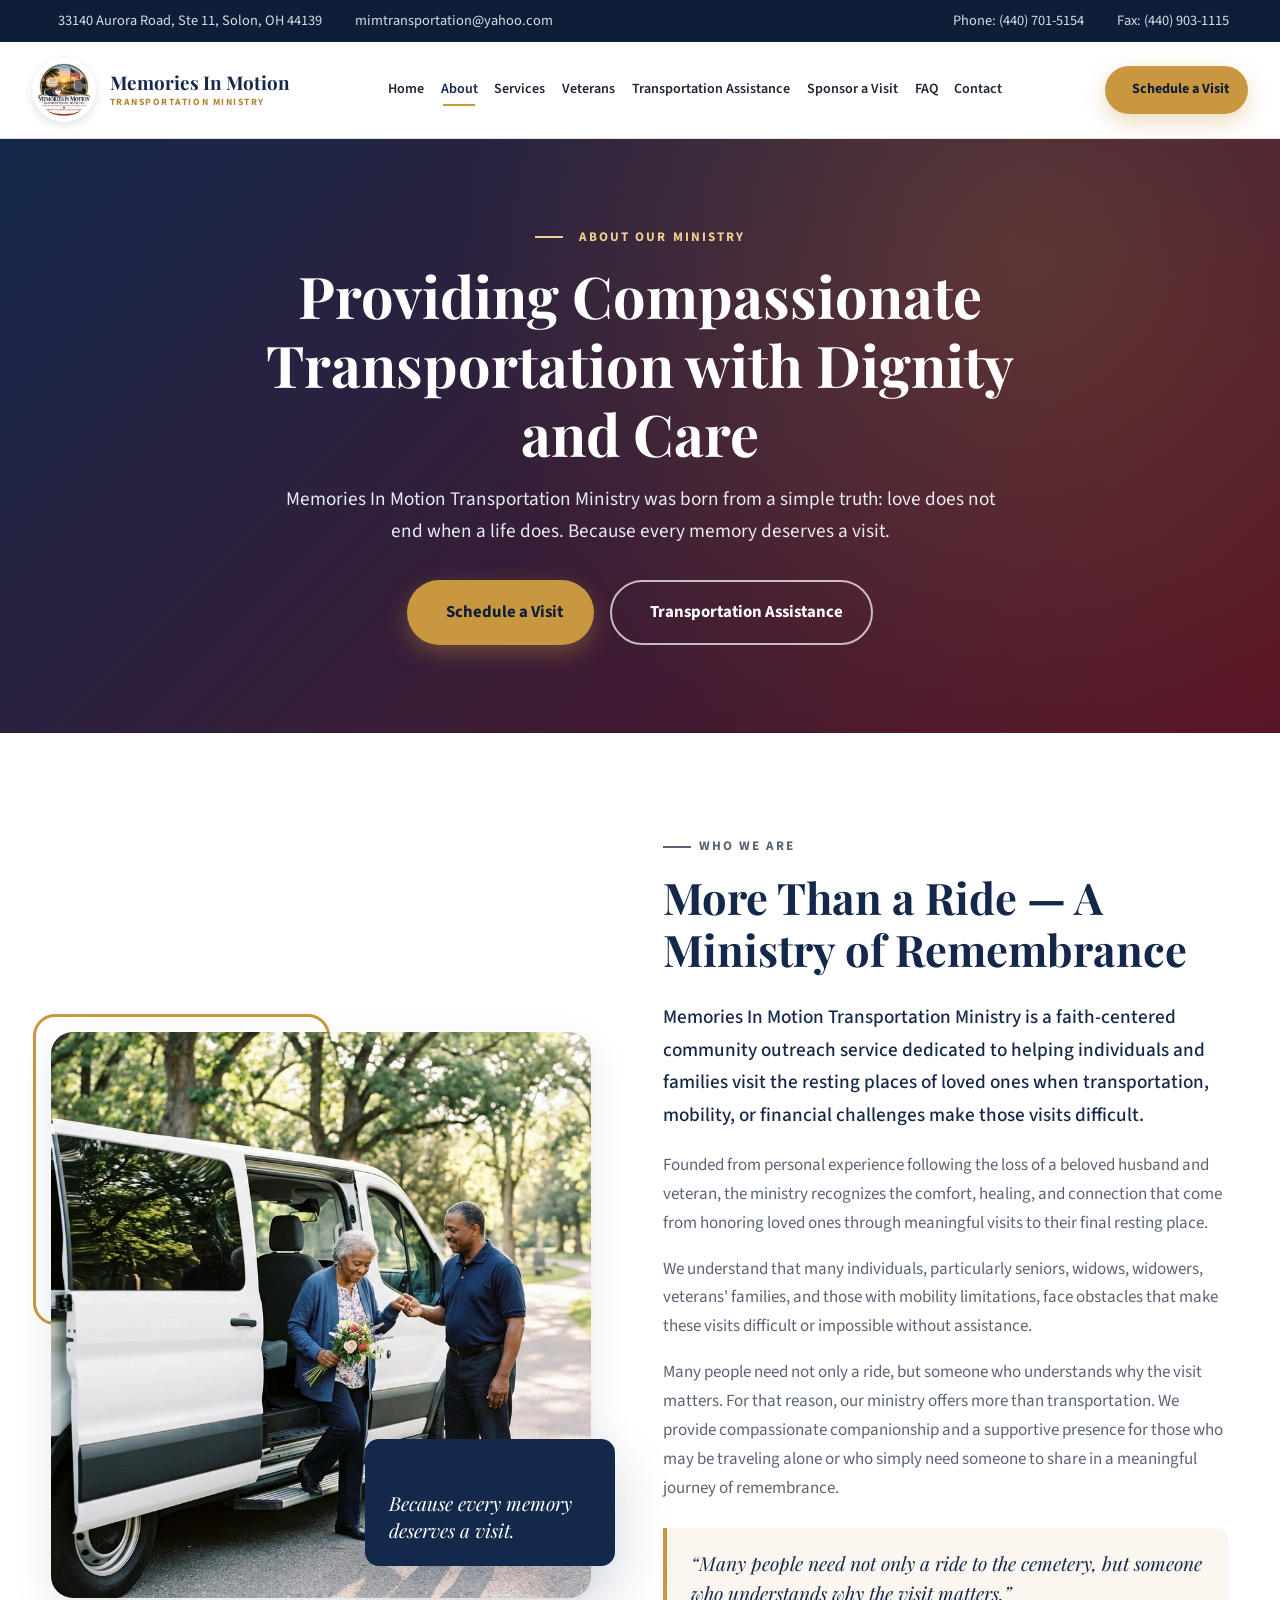
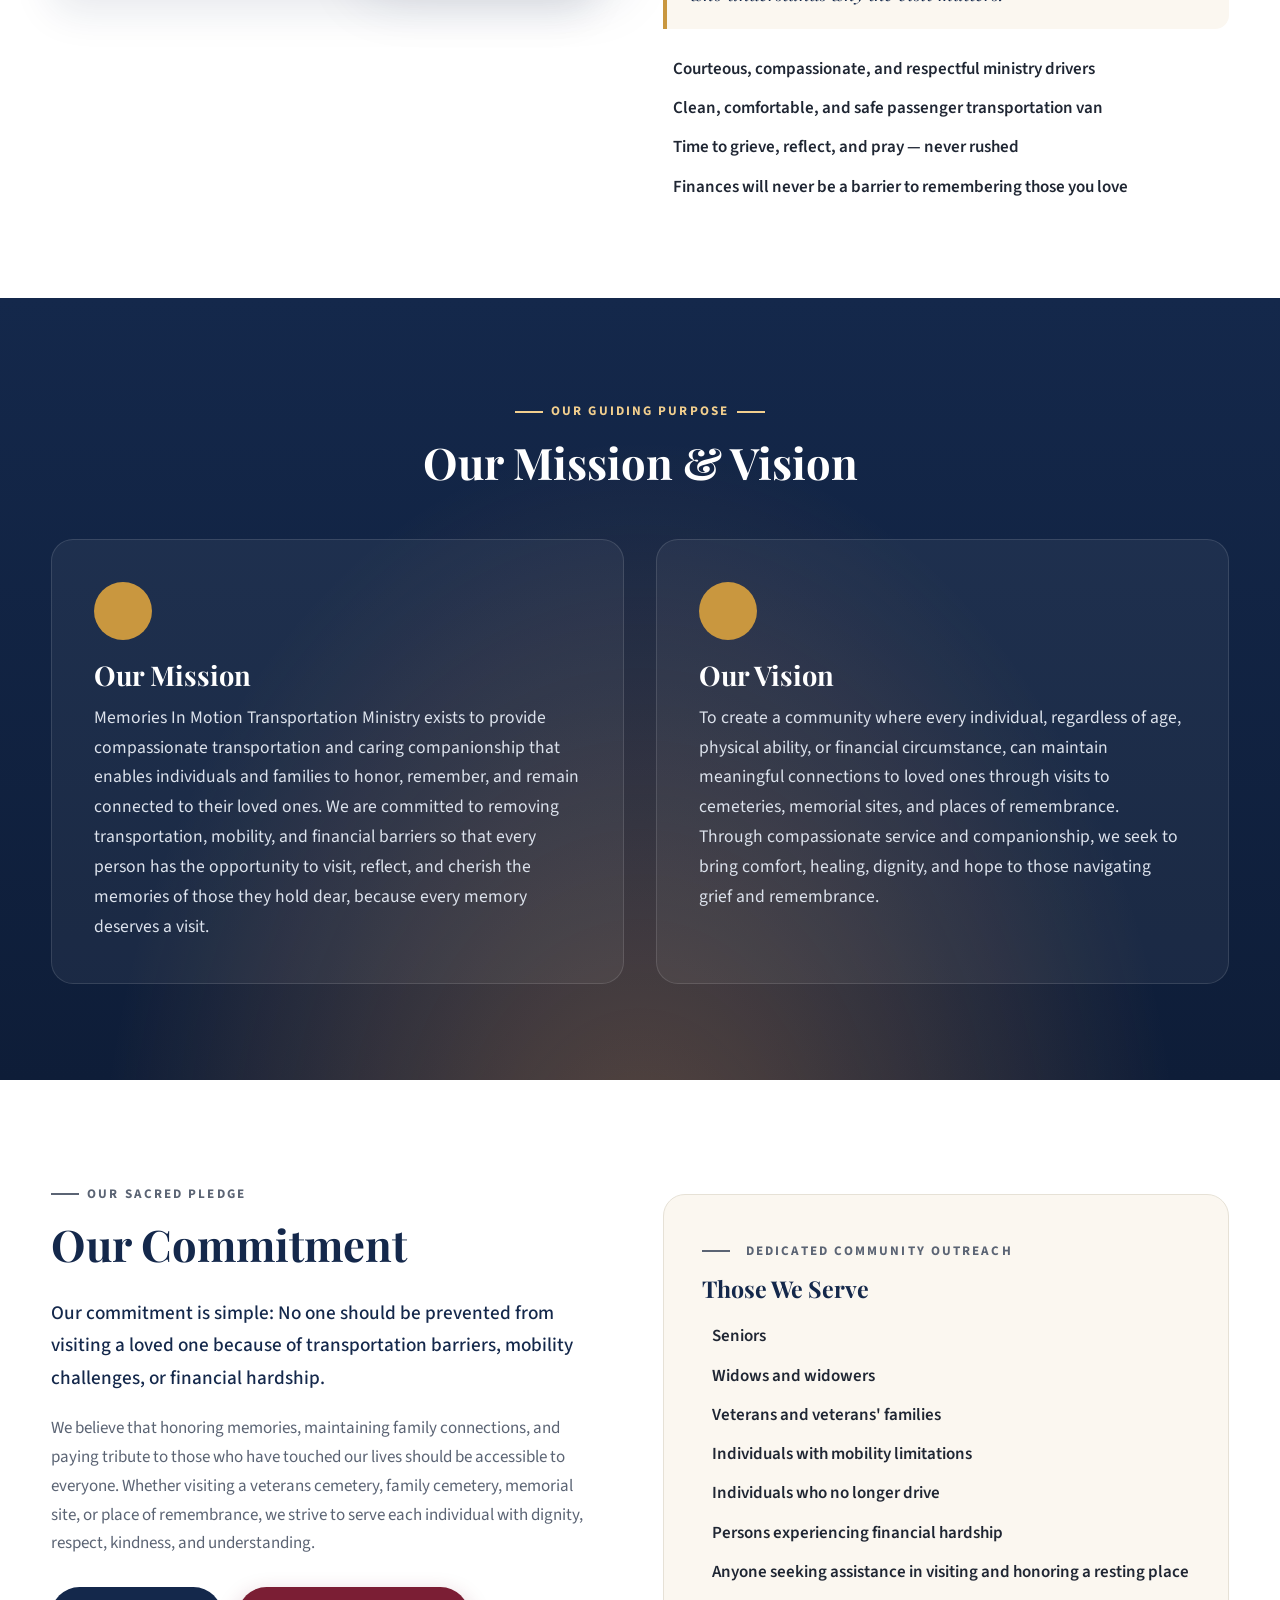
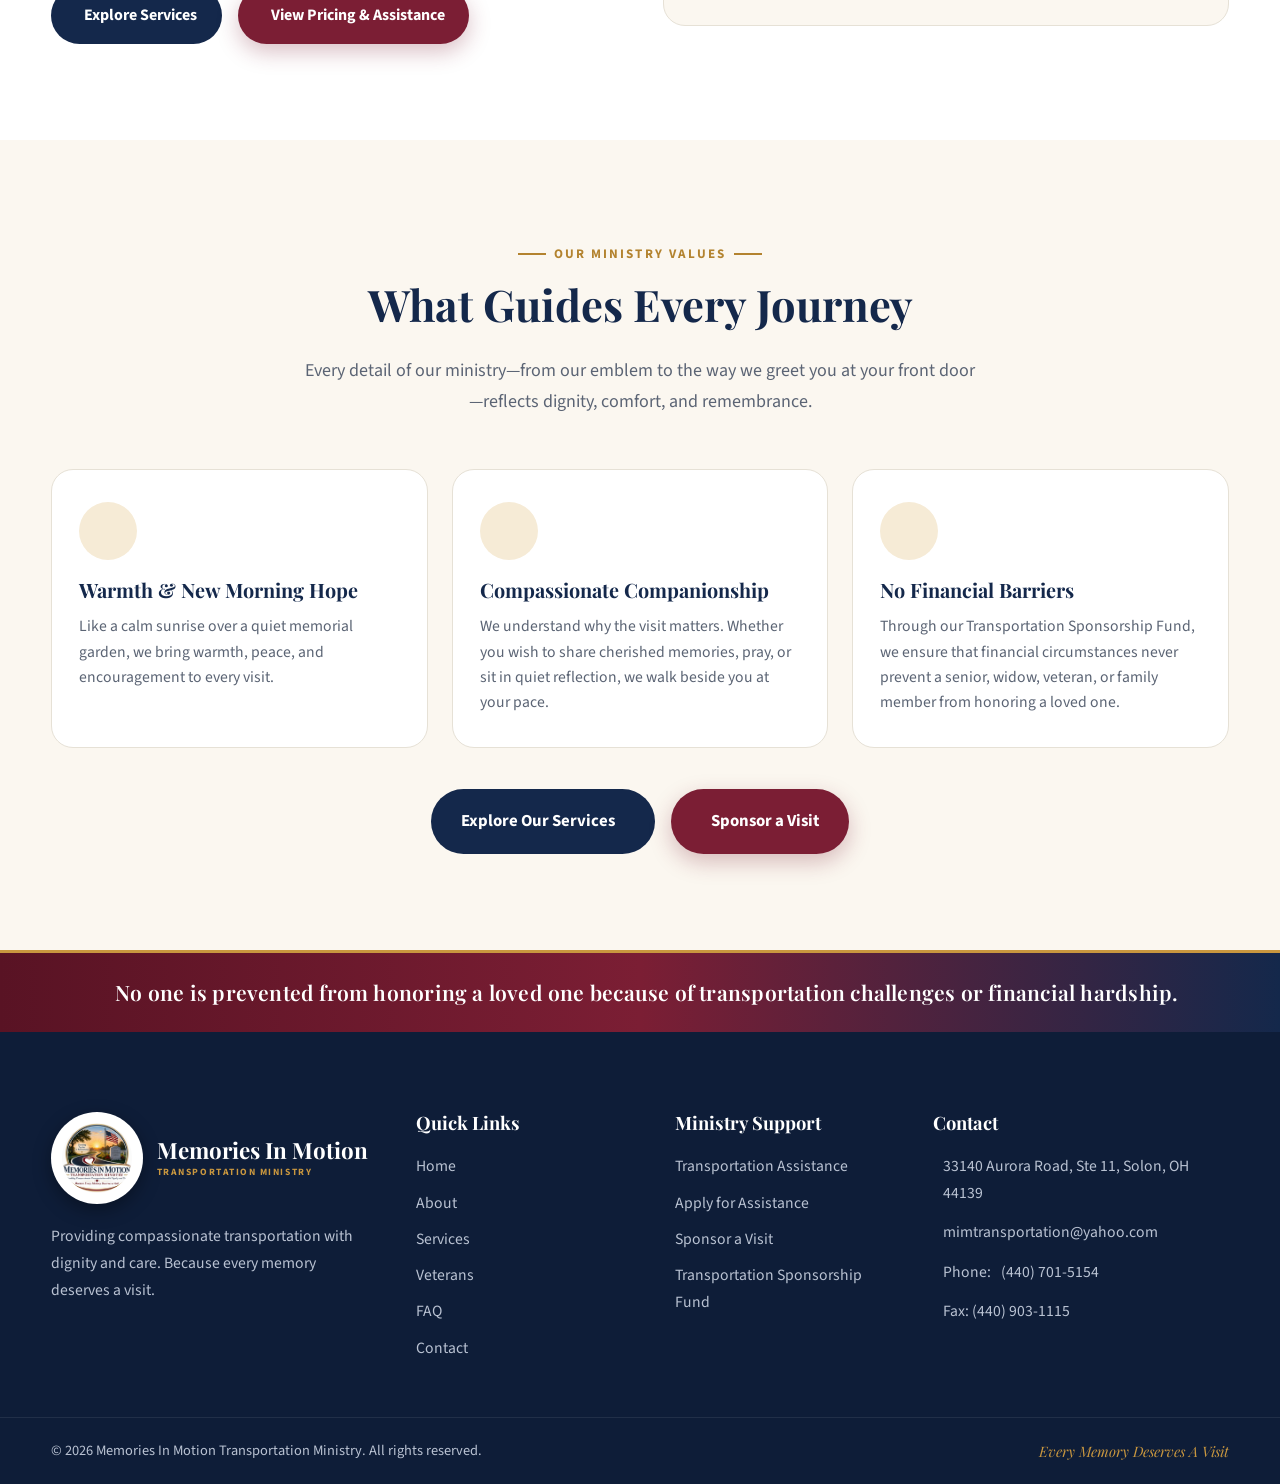
==== commit 814ddb26: "Update phone number to (440) 701-5154" ====
--- a/about.html
+++ b/about.html
@@ -38,7 +38,7 @@
             href="mailto:mimtransportation@yahoo.com">mimtransportation@yahoo.com</a></li>
       </ul>
       <ul class="topbar__list">
-        <li><i class="fi fi-rr-phone-call"></i><a href="tel:2164136771">Phone: (216) 413-6771</a></li>
+        <li><i class="fi fi-rr-phone-call"></i><a href="tel:4407015154">Phone: (440) 701-5154</a></li>
         <li><i class="fi fi-rr-print"></i><span>Fax: (440) 903-1115</span></li>
       </ul>
     </div>
@@ -289,7 +289,7 @@
           <li><i class="fi fi-rr-marker"></i> 33140 Aurora Road, Ste 11, Solon, OH 44139</li>
           <li><i class="fi fi-rr-envelope"></i> <a
               href="mailto:mimtransportation@yahoo.com">mimtransportation@yahoo.com</a></li>
-          <li><i class="fi fi-rr-phone-call"></i> Phone: <a href="tel:2164136771">(216) 413-6771</a></li>
+          <li><i class="fi fi-rr-phone-call"></i> Phone: <a href="tel:4407015154">(440) 701-5154</a></li>
           <li><i class="fi fi-rr-print"></i> Fax: (440) 903-1115</li>
         </ul>
       </div>
--- a/assets/css/style.css
+++ b/assets/css/style.css
@@ -129,14 +129,19 @@
 
 .brand { display: flex; align-items: center; gap: .85rem; flex-shrink: 0; }
 .brand__mark {
-  width: 74px; height: 74px; flex-shrink: 0; border-radius: 50%; object-fit: contain;
-  filter: drop-shadow(0 3px 8px rgba(20, 40, 75, .14)); transition: transform .25s ease;
+  width: 76px; height: 76px; flex-shrink: 0; border-radius: 50%; object-fit: contain;
+  background: var(--white); padding: 5px;
+  box-shadow: 0 3px 10px rgba(20, 40, 75, .14); transition: transform .25s ease;
 }
 .brand:hover .brand__mark { transform: scale(1.04); }
 .brand__text { display: flex; flex-direction: column; line-height: 1.05; white-space: nowrap; }
 .brand__name { font-family: var(--font-head); font-weight: 700; font-size: 1.32rem; color: var(--navy); }
 .brand__sub { font-size: .68rem; letter-spacing: .2em; text-transform: uppercase; color: var(--gold-600); font-weight: 700; margin-top: .28rem; }
-.brand--light .brand__mark { width: 84px; height: 84px; filter: drop-shadow(0 4px 12px rgba(0, 0, 0, .35)); }
+.brand--light .brand__mark {
+  width: 92px; height: 92px; padding: 7px; background: var(--white);
+  border: 4px solid rgba(255, 255, 255, .95);
+  box-shadow: 0 6px 18px rgba(0, 0, 0, .35);
+}
 .brand--light .brand__name { color: var(--white); font-size: 1.4rem; }
 .brand--light .brand__sub { color: var(--gold); }
 
@@ -179,9 +184,10 @@
     linear-gradient(0deg, rgba(14,29,56,.55), rgba(14,29,56,0) 40%);
 }
 .hero__content { position: relative; padding: 90px 0 110px; }
-.hero__title { color: var(--white); font-size: clamp(2.6rem, 6vw, 4.6rem); font-weight: 700; margin-bottom: 1.2rem; }
+.hero__title { color: var(--white); font-size: clamp(2.15rem, 4.2vw, 3.45rem); font-weight: 700; max-width: 780px; line-height: 1.15; margin-bottom: 1.2rem; }
 .hero__title em { color: #F4C978; font-style: italic; font-weight: 500; }
-.hero__lead { font-size: clamp(1.1rem, 1.6vw, 1.3rem); max-width: 580px; color: #E7EBF2; margin-bottom: 2rem; }
+.hero__lead { font-size: clamp(1.12rem, 1.6vw, 1.35rem); max-width: 660px; color: #E7EBF2; margin-bottom: 2rem; line-height: 1.55; }
+.hero__lead strong { color: #F4C978; font-family: var(--font-head); font-style: italic; font-weight: 600; display: inline-block; margin-top: .35rem; }
 .hero__actions { display: flex; gap: 1rem; flex-wrap: wrap; margin-bottom: 2.6rem; }
 .hero__badges { display: flex; gap: 1.6rem; flex-wrap: wrap; font-weight: 600; color: #E7EBF2; }
 .hero__badges li { display: flex; align-items: center; gap: .5rem; }
@@ -437,7 +443,7 @@
 .faq__answer p:last-child { margin-bottom: 0; }
 
 /* ---------- How it works ---------- */
-.how { background: var(--white); padding-top: 40px; }
+.how { background: var(--white); padding: 40px 0 130px; }
 .steps { display: grid; grid-template-columns: repeat(3, 1fr); gap: 2rem; position: relative; counter-reset: s; }
 .steps::before {
   content: ""; position: absolute; top: 58px; left: 16%; right: 16%; border-top: 2px dashed #D9C9A5; z-index: 0;
@@ -457,14 +463,26 @@
 
 /* ---------- Banner ---------- */
 .banner {
+  position: relative; z-index: 3; overflow: visible;
   background: linear-gradient(100deg, #F7E2BC 0%, #F3C58A 55%, #EE9A4E 100%);
-  padding: 56px 0;
-}
-.banner__inner { display: flex; align-items: center; gap: 2rem; justify-content: space-between; }
-.banner__inner > div { flex: 1; }
+  padding: 52px 0;
+}
+.banner__inner { display: flex; align-items: center; gap: 2.5rem; justify-content: space-between; }
+.banner__inner > div:not(.banner__logo-wrap) { flex: 1; }
+.banner__logo-wrap {
+  flex: 0 0 350px;
+  width: 350px; height: 350px; aspect-ratio: 1 / 1;
+  border-radius: 50%;
+  background: var(--white);
+  border: 10px solid var(--white);
+  padding: 34px;
+  display: flex; align-items: center; justify-content: center;
+  overflow: hidden;
+  margin-top: -116px; margin-bottom: -116px;
+  box-shadow: 0 18px 42px rgba(20, 40, 75, .28);
+}
 .banner__logo {
-  width: 124px; height: 124px; border-radius: 50%; object-fit: contain;
-  filter: drop-shadow(0 10px 22px rgba(20,40,75,.28));
+  width: 100%; height: auto; max-height: 100%; object-fit: contain; display: block; border-radius: 0;
 }
 .banner__quote { font-family: var(--font-head); font-size: clamp(1.35rem, 2.4vw, 1.9rem); color: var(--navy); margin: 0; line-height: 1.35; font-weight: 600; }
 .banner__quote em { font-weight: 500; color: var(--navy-700); }
@@ -472,7 +490,7 @@
 .banner .btn--gold:hover { background: var(--navy-700); }
 
 /* ---------- Request ---------- */
-.request { background: var(--cream); }
+.request { background: var(--cream); padding-top: 130px; }
 .request__grid { display: grid; grid-template-columns: .85fr 1.15fr; gap: 4rem; align-items: start; }
 .request__intro p { color: var(--muted); }
 .contact-list { display: grid; gap: 1.1rem; margin-top: 2rem; }
@@ -601,7 +619,9 @@
   .mv__grid { grid-template-columns: 1fr; }
   .steps { grid-template-columns: 1fr; gap: 1rem; }
   .steps::before { display: none; }
-  .banner__inner { flex-direction: column; text-align: center; }
+  .banner { padding: 56px 0; }
+  .banner__inner { flex-direction: column; text-align: center; gap: 1.5rem; }
+  .banner__logo-wrap { flex: 0 0 auto; width: 260px; height: 260px; padding: 24px; border: 8px solid var(--white); margin-top: 0; margin-bottom: 0; }
   .section { padding: 80px 0; }
 }
 @media (max-width: 600px) {
